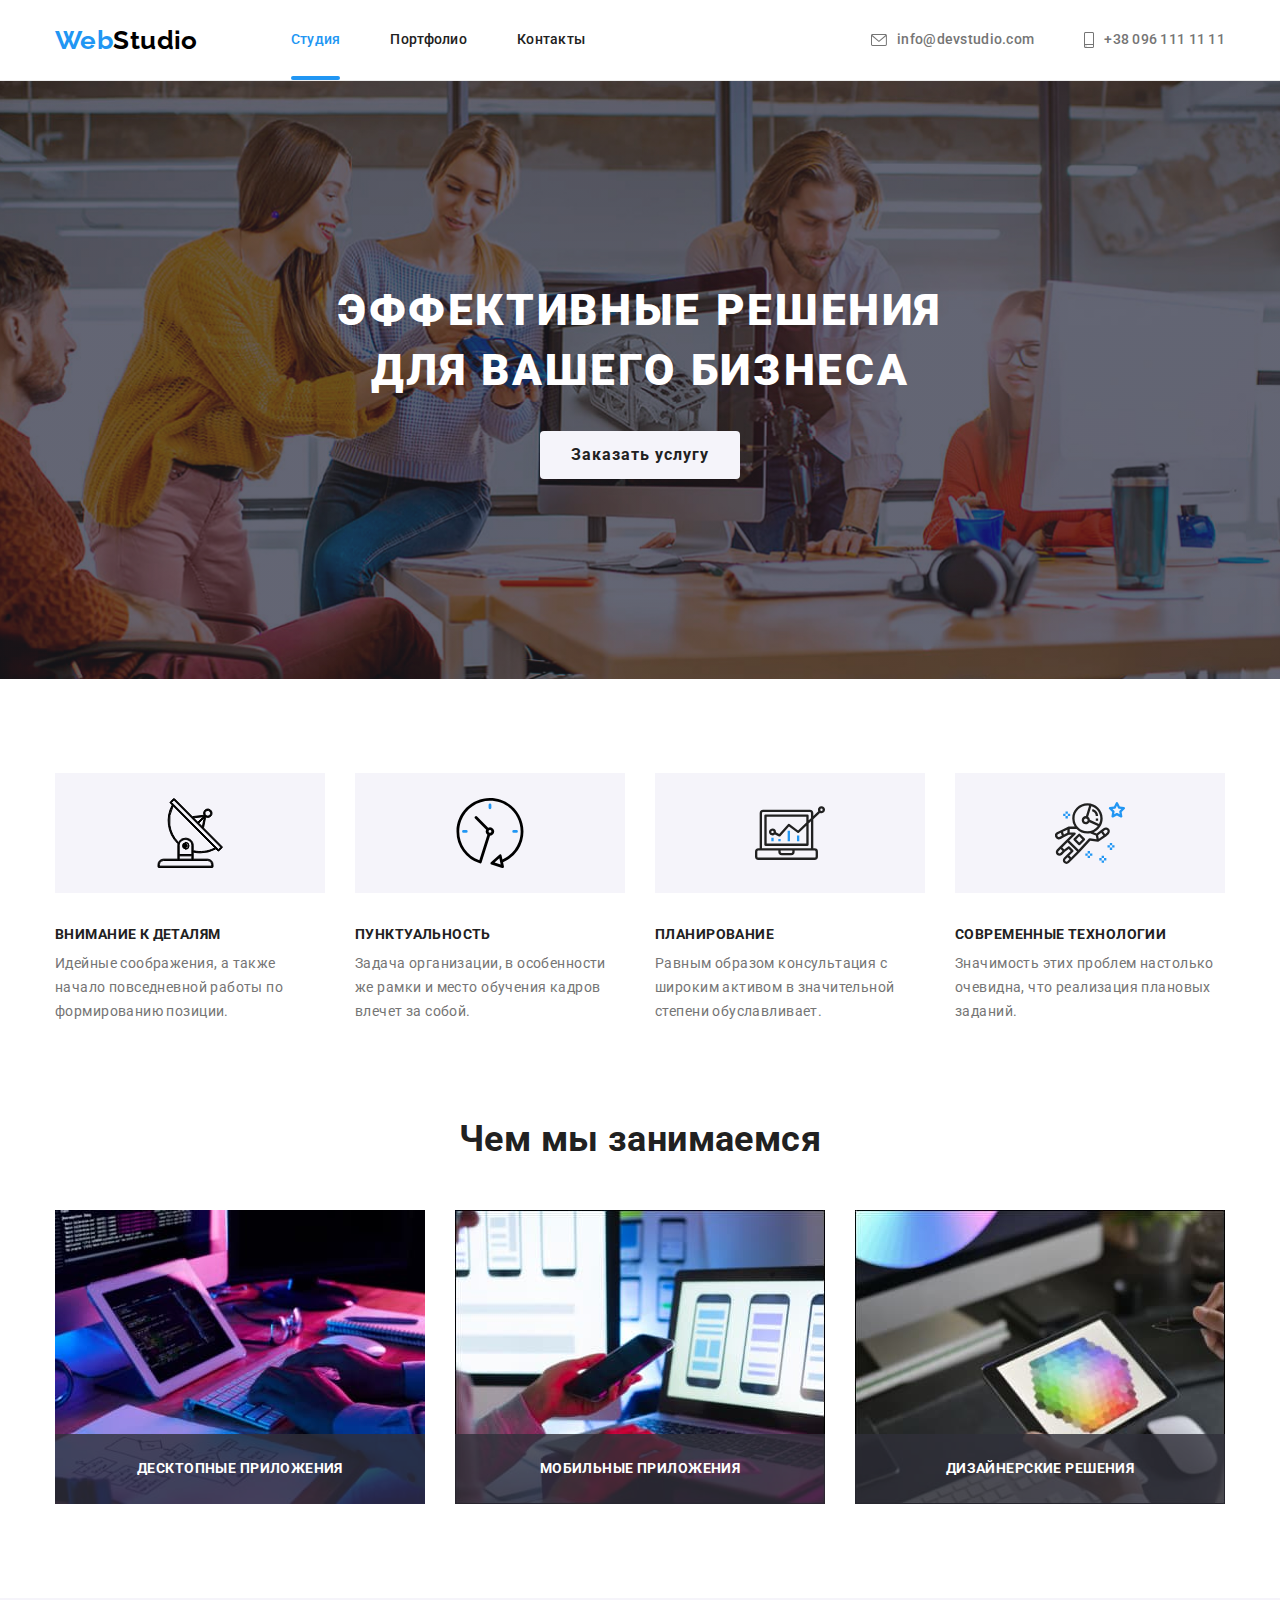
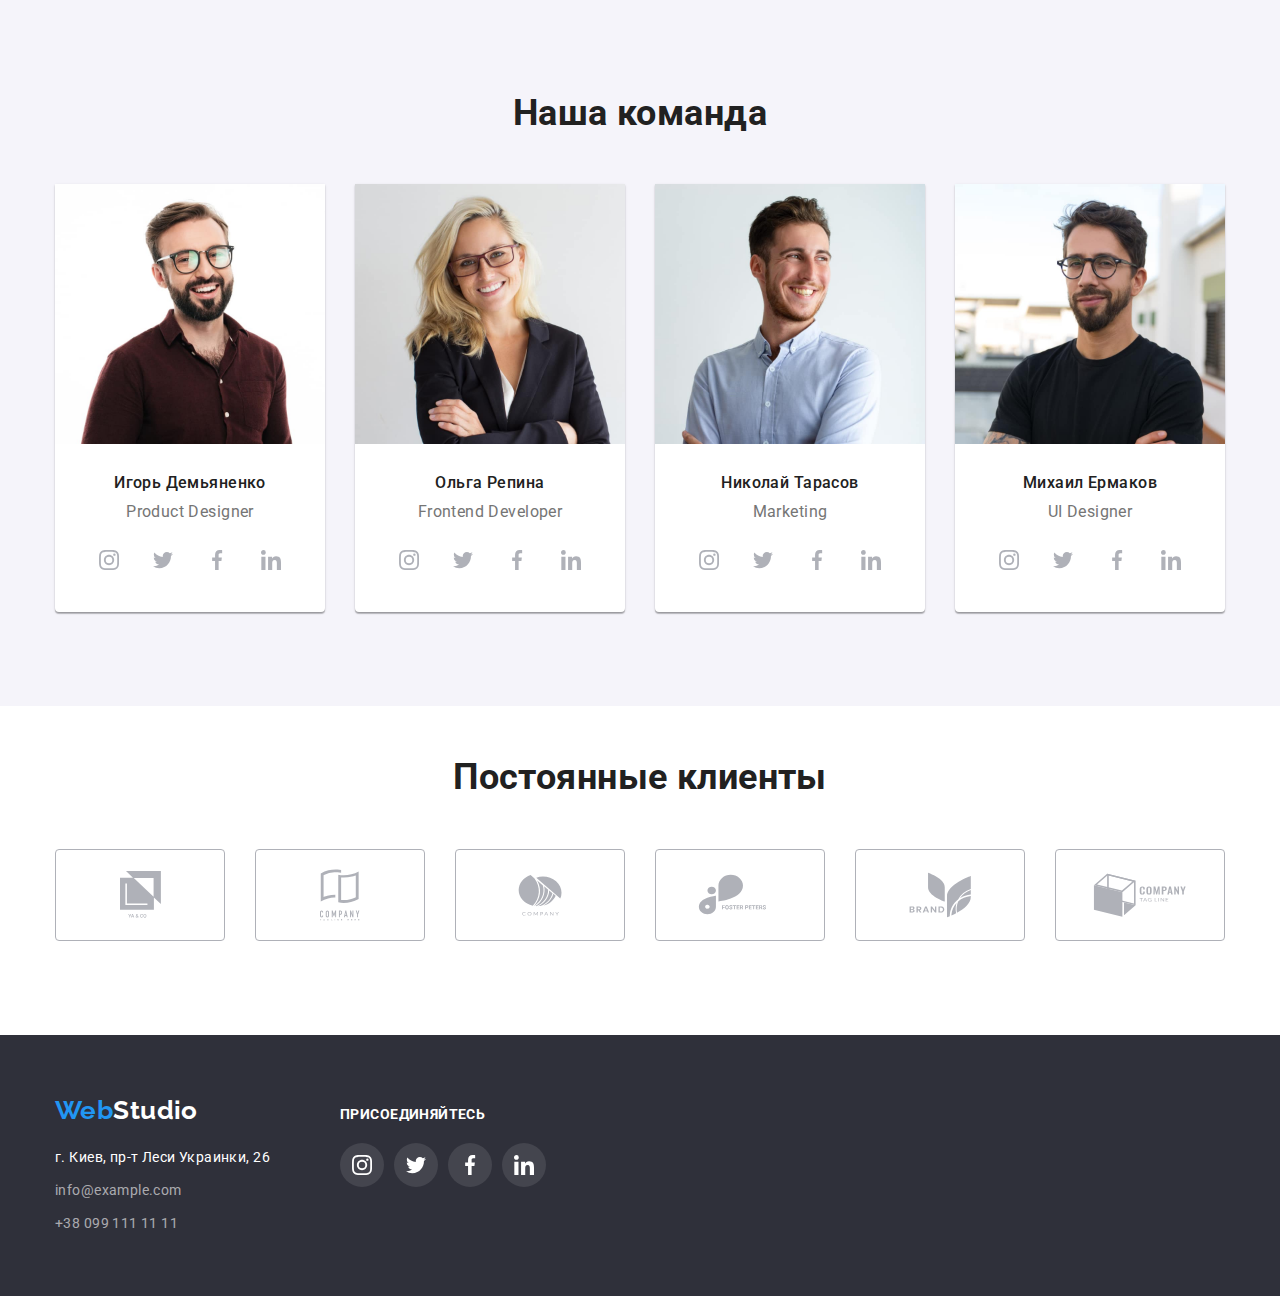
==== index.html @ 1375f0b0 "задається transition для всіх hover" ====
<!DOCTYPE html>
<html lang="ru">
  <head>
    <meta charset="UTF-8" />
    <meta http-equiv="X-UA-Compatible" content="IE=edge" />
    <meta name="viewport" content="width=device-width, initial-scale=1.0" />
    <title>WebStudio</title>
    <link rel="preconnect" href="https://fonts.googleapis.com" />
    <link rel="preconnect" href="https://fonts.gstatic.com" crossorigin />
    <link
      href="https://fonts.googleapis.com/css2?family=Raleway:wght@700&family=Roboto:wght@400;500;700;900&display=swap"
      rel="stylesheet"
    />
    <link
      rel="stylesheet"
      href="https://cdnjs.cloudflare.com/ajax/libs/modern-normalize/1.1.0/modern-normalize.min.css"
    />
    <link rel="stylesheet" href="./css/styles.css" />
  </head>
  <body>
    <!--Заказ услуги-->
    <header class="page-header">
      <div class="container main-container">
        <nav class="main-nav">
          <a class="logo" href="./index.html"
            ><span class="logo-web">Web</span>Studio</a
          >
          <ul class="main-list">
            <li class="main-item current-item">
              <a class="current link" href="./index.html">Студия</a>
            </li>
            <li class="main-item">
              <a class="link" href="./portfolio.html">Портфолио</a>
            </li>
            <li class="main-item"><a class="link" href="">Контакты</a></li>
          </ul>
        </nav>
        <ul class="contact-list">
          <li class="contact-item">
            <a class="contact" href="mailto:info@devstudio.com">
              <svg class="envelope">
                <use href="./image/icons.svg#envelope"></use></svg
              >info@devstudio.com</a
            >
          </li>
          <li class="contact-item">
            <a class="contact" href="tel:+380961111111">
              <svg class="phone">
                <use href="./image/icons.svg#phone"></use></svg
              >+38 096 111 11 11</a
            >
          </li>
        </ul>
      </div>
    </header>
    <main>
      <!--Hero-->
      <section class="hero">
        <div class="container">
          <h1 class="title">
            Эффективные решения <br />
            для вашего бизнеса
          </h1>
          <button data-modal-open type="button" class="order">Заказать услугу</button>
          <div class="backdrop is-hidden" data-modal>
            <div class="modal">
              <p></p>
              <button class="close" data-modal-close>
                <img class="close-icon" width="14px" height="14px" src="./image/closeblack.svg" alt="закрыть">
              </button>
            </div>
          </div>
        </div>
      </section>
      <!--Приемущества-->
      <section class="section">
        <div class="container">
          <h2 hidden>Преимущества</h2>
          <ul class="benefits-list">
            <li class="benefits-item">
              <svg class="icon-container">
                <use
                  width="70px"
                  height="70px"
                  href="./image/icons.svg#starlink"
                ></use>
              </svg>
              <h3 class="benefits-title">Внимание к деталям</h3>
              <p class="benefits-text">
                Идейные соображения, а также начало повседневной работы по
                формированию позиции.
              </p>
            </li>
            <li class="benefits-item">
              <svg class="icon-container">
                <use
                  width="70px"
                  height="70px"
                  href="./image/icons.svg#clock"
                ></use>
              </svg>
              <h3 class="benefits-title">Пунктуальность</h3>
              <p class="benefits-text">
                Задача организации, в особенности же рамки и место обучения
                кадров влечет за собой.
              </p>
            </li>
            <li class="benefits-item">
              <svg class="icon-container">
                <use
                  width="70px"
                  height="70px"
                  href="./image/icons.svg#diagram"
                ></use>
              </svg>
              <h3 class="benefits-title">Планирование</h3>
              <p class="benefits-text">
                Равным образом консультация с широким активом в значительной
                степени обуславливает.
              </p>
            </li>
            <li class="benefits-item">
              <svg class="icon-container">
                <use
                  width="70px"
                  height="70px"
                  href="./image/icons.svg#astronaut"
                ></use>
              </svg>
              <h3 class="benefits-title">Современные технологии</h3>
              <p class="benefits-text last-item">
                Значимость этих проблем настолько очевидна, что реализация
                плановых заданий.
              </p>
            </li>
          </ul>
        </div>
      </section>
      <!--Чем мы занимаемся-->
      <section class="do section">
        <div class="container">
          <h2 class="page-title">Чем мы занимаемся</h2>
          <ul class="do-list">
            <li class="do-item desktop">
              <img
                class="do-photo"
                src="./image/img1.jpg"
                alt="Написания код программы на планшете, который находиться на столе рядом с листом алгоритма"
                width="370"
              />
            </li>
            <li class="do-item mobile">
              <img
                class="do-photo"
                src="./image/img2.jpg"
                alt="Смарт адаптация программы под телефон"
                width="370"
              />
            </li>
            <li class="do-item design">
              <img
                class="do-photo"
                src="./image/img3.jpg"
                alt="Выбор цветовой"
                width="370"
              />
            </li>
          </ul>
        </div>
      </section>
      <!--Наша команда-->
      <section class="our-team section">
        <div class="container">
          <h2 class="page-title">Наша команда</h2>
          <ul class="team">
            <li class="team-list">
              <img
                class="team-photo"
                src="./image/our-team1.jpg"
                alt="Сотрудник компании(мужчина) в очках и коричневой рубашке"
                width="270"
              />
              <div class="team-container">
              <h3 class="team-title">Игорь Демьяненко</h3>
              <p class="team-text">Product Designer</p>
              <div class="icon">
                <a class="icon-link" href="">
                  <svg class="photo-link">
                    <use href="./image/icons.svg#instagram"></use></svg
                ></a>
                <a class="icon-link" href="">
                  <svg class="photo-link">
                    <use class="social" href="./image/icons.svg#twitter"></use>
                  </svg>
                </a>
                <a class="icon-link" href="">
                  <svg class="photo-link">
                    <use href="./image/icons.svg#facebook"></use></svg
                ></a>
                <a class="icon-link" href="">
                  <svg class="photo-link">
                    <use href="./image/icons.svg#linkedin"></use></svg
                ></a>
              </div>
              </div>
            </li>
            <li class="team-list">
              <img
                class="team-photo"
                src="./image/our-team2.jpg"
                alt="Сотрудник компании(девушка) в очках и черном пиджаке"
                width="270"
              />
              <div class="team-container">
              <h3 class="team-title">Ольга Репина</h3>
              <p class="team-text">Frontend Developer</p>
              <div class="icon">
                <a class="icon-link" href="">
                  <svg class="photo-link">
                    <use href="./image/icons.svg#instagram"></use></svg
                ></a>
                <a class="icon-link" href="">
                  <svg class="photo-link">
                    <use class="social" href="./image/icons.svg#twitter"></use>
                  </svg>
                </a>
                <a class="icon-link" href="">
                  <svg class="photo-link">
                    <use href="./image/icons.svg#facebook"></use></svg
                ></a>
                <a class="icon-link" href="">
                  <svg class="photo-link">
                    <use href="./image/icons.svg#linkedin"></use></svg
                ></a>
              </div>
              </div>
            </li>
            <li class="team-list">
              <img
                class="team-photo"
                src="./image/our-team3.jpg"
                alt="Сотрудник компании(мужчина) в голоубой рубашке"
                width="270"
              />
              <div class="team-container">
              <h3 class="team-title">Николай Тарасов</h3>
              <p class="team-text">Marketing</p>
              <div class="icon">
                <a class="icon-link" href="">
                  <svg class="photo-link">
                    <use href="./image/icons.svg#instagram"></use></svg
                ></a>
                <a class="icon-link" href="">
                  <svg class="photo-link">
                    <use class="social" href="./image/icons.svg#twitter"></use>
                  </svg>
                </a>
                <a class="icon-link" href="">
                  <svg class="photo-link">
                    <use href="./image/icons.svg#facebook"></use></svg
                ></a>
                <a class="icon-link" href="">
                  <svg class="photo-link">
                    <use href="./image/icons.svg#linkedin"></use></svg
                ></a>
              </div>
              </div>
            </li>
            <li class="team-list">
              <img
                class="team-photo"
                src="./image/our-team4.jpg"
                alt="Сотрудник компании(мужчина) в очках, с бородой и черной футболке"
                width="270"
              />
              <div class="team-container">
              <h3 class="team-title">Михаил Ермаков</h3>
              <p class="team-text">UI Designer</p>
              <div class="icon">
                <a class="icon-link" href="">
                  <svg class="photo-link">
                    <use href="./image/icons.svg#instagram"></use></svg
                ></a>
                <a class="icon-link" href="">
                  <svg class="photo-link">
                    <use class="social" href="./image/icons.svg#twitter"></use>
                  </svg>
                </a>
                <a class="icon-link" href="">
                  <svg class="photo-link">
                    <use href="./image/icons.svg#facebook"></use></svg
                ></a>
                <a class="icon-link" href="">
                  <svg class="photo-link">
                    <use href="./image/icons.svg#linkedin"></use></svg
                ></a>
              </div>
              </div>
            </li>
          </ul>
        </div>
      </section>
      <!-- Постоянные клиенты -->
      <section>
        <div class="container clients-container">
          <h2 class="clients-title">Постоянные клиенты</h2>
          <ul class="clients-list">
            <li>
              <a class="clients-link" href="">
                <svg
                  class="company-accent"
                  width="41px"
                  height="47px"
                  fill="#AFB1B8"
                >
                  <use href="./image/icons.svg#company1"></use>
                </svg>
              </a>
            </li>
            <li>
              <a class="clients-link" href="">
                <svg
                  class="company-accent"
                  width="40px"
                  height="52px"
                  fill="#AFB1B8"
                >
                  <use href="./image/icons.svg#company2"></use>
                </svg>
              </a>
            </li>
            <li>
              <a class="clients-link" href="">
                <svg
                  class="company-accent"
                  width="44px"
                  height="42px"
                  fill="#AFB1B8"
                >
                  <use href="./image/icons.svg#company3"></use>
                </svg>
              </a>
            </li>
            <li>
              <a class="clients-link" href="">
                <svg
                  class="company-accent"
                  width="85px"
                  height="41px"
                  fill="#AFB1B8"
                >
                  <use href="./image/icons.svg#company4"></use>
                </svg>
              </a>
            </li>
            <li>
              <a class="clients-link" href="">
                <svg
                  class="company-accent"
                  width="63px"
                  height="46px"
                  fill="#AFB1B8"
                >
                  <use href="./image/icons.svg#company5"></use>
                </svg>
              </a>
            </li>
            <li>
              <a class="clients-link" href="">
                <svg
                  class="company-accent"
                  width="94px"
                  height="44px"
                  fill="#AFB1B8"
                >
                  <use href="./image/icons.svg#company6"></use>
                </svg>
              </a>
            </li>
          </ul>
        </div>
      </section>
    </main>
    <!--Footer-->
    <footer class="page-footer">
      <div class="container footer-container">
        <div class="container-address">
          <a class="logo-studio footer-logo" href="./index.html"
            ><span class="logo-web">Web</span>Studio</a
          >
          <address>
            <ul class="footer-list">
              <li class="footer-item">
                <a
                  class="address"
                  href="https://www.google.com/maps/place/бульвар+Лесі+Українки,+26,+Київ,+02000/@50.4265807,30.5361971,17z/data=!3m1!4b1!4m5!3m4!1s0x40d4cf0e033ecbe9:0x57a4dffefec77da0!8m2!3d50.4265807!4d30.5383858"
                  target="_blank"
                  rel="noopener noreferrer"
                  >г. Киев, пр-т Леси Украинки, 26</a
                >
              </li>
              <li class="footer-item">
                <a class="footer-contact" href="mailto:info@example.com"
                  >info@example.com</a
                >
              </li>
              <li class="footer-item">
                <a class="footer-contact" href="tel:+380991111111"
                  >+38 099 111 11 11</a
                >
              </li>
            </ul>
          </address>
        </div>
        <div class="container-join">
          <b class="join">присоединяйтесь</b>
          <ul class="join-list">
            <li class="join-item">
              <a class="join-link" href="">
                <svg class="join-svg">
                  <use
                    width="20px"
                    height="20px"
                    href="./image/icons.svg#instagram"
                  ></use>
                </svg>
              </a>
            </li>
            <li class="join-item">
              <a class="join-link" href="">
                <svg class="join-svg">
                  <use
                    width="20px"
                    height="20px"
                    href="./image/icons.svg#twitter"
                  ></use>
                </svg>
              </a>
            </li>
            <li class="join-item">
              <a class="join-link" href="">
                <svg class="join-svg">
                  <use
                    width="20px"
                    height="20px"
                    href="./image/icons.svg#facebook"
                  ></use>
                </svg>
              </a>
            </li>
            <li class="join-item">
              <a class="join-link" href="">
                <svg class="join-svg">
                  <use
                    width="20px"
                    height="20px"
                    href="./image/icons.svg#linkedin"
                  ></use>
                </svg>
              </a>
            </li>
          </ul>
        </div>
      </div>
    </footer>
    <script src="./js/modal.js"></script>
  </body>
</html>
---- css/styles.css ----
:root {
  --main-color: #ffffff;
  --secondary-color: #2f303a;
  --main-text-color: #212121;
  --secondary-text-color: #757575;
  --accent-color: #2196f3;
  --button-color: #f5f4fa;

  --font-family: "Roboto", sans-serif;
}
/* Общие стили */
body {
  background-color: var(--main-color);
  color: var(--main-text-color);

  font-family: var(--font-family);
  font-style: normal;
  font-weight: 400;
  font-size: 14px;
  letter-spacing: 0.03em;
}
a {
  text-decoration: none;
}
li {
  list-style: none;
}
p {
  padding: 0px;
  margin: 0px;
}
h1,
h2,
h3 {
  margin: 0px;
}
ul {
  margin: 0px;
  padding: 0px;
}

/* oбщие эффекты для активного состояние ссылок и кнопок*/
.link:hover,
.link:focus,
.address:hover,
.address:focus,
.footer-contact:hover,
.footer-contact:focus {
  color: var(--accent-color);
}
.link,
.address,
.footer-contact{
  transition: color 250ms cubic-bezier(0.4, 0, 0.2, 1);
}
.btn:hover,
.btn:focus,
.order:hover,
.order:focus {
  color: var(--main-color);
  background-color: var(--accent-color);
  border-style: none;
  border-radius: 4px;

}
.btn,
.oreder{
  transition: color 250ms cubic-bezier(0.4, 0, 0.2, 1),
  background-color 250ms cubic-bezier(0.4, 0, 0.2, 1);
}
/* Header */
.page-header {
  border-bottom: 1px solid #ececec;
}
.container {
  width: 1200px;
  padding-left: 15px;
  padding-right: 15px;

  margin: 0 auto;
}
.main-container {
  align-items: center;
}
.main-container,
.main-nav,
.main-list {
  display: flex;
}
.main-nav {
  align-items: center;
}
.logo,
.logo-studio {
  font-family: "Raleway", sans-serif;
  font-weight: 700;
  font-size: 26px;
  line-height: 1.19;
}
.logo {
  color: #000000;

  margin-right: 93px;
}
.link {
  color: var(--main-text-color);

  padding-top: 32px;
  padding-bottom: 32px;
}
.logo-web,
.current {
  color: var(--accent-color);
}
.current {
  position: relative;
}
.current::after {
  display: block;
  position: absolute;
  bottom: 0%;
  left: 0%;

  width: 100%;
  height: 4px;

  content: "";
  background-color: var(--accent-color);
  border-radius: 2px;
}
.link,
.team-photo,
.do-photo,
.work-photo {
  display: block;
}
.main-item:not(:last-child) {
  margin-right: 50px;
}
.envelope,
.phone {
  margin-right: 10px;
  fill: var(--secondary-text-color);
}
.envelope {
  height: 12px;
  width: 16px;
}
.phone {
  height: 16px;
  width: 10px;
}
.contact-list {
  display: flex;
  margin-left: auto;

  align-items: center;
}
.contact:hover,
.contact:focus {
  color: var(--accent-color);

}
.contact:hover .envelope,
.contact:focus .envelope,
.contact:hover .phone,
.contact:focus .phone {
  fill: var(--accent-color);
}
.contact .envelope,
.contact .phone{
  transition: fill 250ms cubic-bezier(0.4, 0, 0.2, 1);
}

.contact-item:not(:last-child) {
  margin-right: 50px;
}
.main-list,
.contact {
  color: var(--secondary-text-color);

  font-weight: 500;
  line-height: 1.14;
  letter-spacing: 0.02em;

transition: color 250ms cubic-bezier(0.4, 0, 0.2, 1);
}
.contact {
  display: flex;
  align-items: center;
}
/* Hero */
.hero {
  background-color: var(--secondary-color);

  padding-top: 200px;
  padding-bottom: 200px;
}

.hero {
  max-width: 1600px;
  background-image: linear-gradient(
      to left,
      rgba(47, 48, 58, 0.4),
      rgba(47, 48, 58, 0.4)
    ),
    url("../image/hero.jpg");
  background-repeat: no-repeat;
  background-size: cover;
  background-position: center;
  margin: 0 auto;
}
.hero,
.our-team {
  text-align: center;
}

.order {
  color: var(--main-text-color);
  background-color: var(--button-color);

  cursor: pointer;
  font-weight: 700;
  font-size: 16px;
  line-height: 1.8;
  letter-spacing: 0.06em;

  border-style: none;
  border-radius: 4px;

  min-width: 200px;
  padding: 10px 30px;
  display: inline-block;


  transition: box-shadow 250ms cubic-bezier(0.4, 0, 0.2, 1);
}
.order:hover,
.order:focus {
  box-shadow: 0px 4px 4px rgba(0, 0, 0, 0.15);

}

.container.container-hero {
  position: relative;
}

.backdrop.is-hidden {
  visibility: hidden;
  opacity: 0;
  pointer-events: none;
}
.backdrop {
  position: fixed;
  top: 0;
  left: 0;
  width: 100%;
  height: 100%;

  background-color: rgba(0, 0, 0, 0.2);

  opacity: 1;
  visibility: visible;
  transition: opacity 250ms cubic-bezier(0.4, 0, 0.2, 1),
  visibility 250ms cubic-bezier(0.4, 0, 0.2, 1);
  z-index: 1;
}
.modal {
  position: absolute;
  left: 50%;
  top: 50%;
  min-width: 528px;
  min-height: 581px;
  background: var(--main-color);
  box-shadow: 0px 1px 3px rgba(0, 0, 0, 0.12), 0px 1px 1px rgba(0, 0, 0, 0.14),
    0px 2px 1px rgba(0, 0, 0, 0.2);
  border-radius: 4px;
  
  transform: translate(-50%, -50%);
  transition: opacity 250ms cubic-bezier(0.4, 0, 0.2, 1),
  visibility 250ms cubic-bezier(0.4, 0, 0.2, 1);
}
.close {
  background-color: var(--main-color);
  border: 1px solid rgba(0, 0, 0, 0.1);
  border-radius: 50%;
  width: 30px;
  height: 30px;
  display: flex;
  justify-content: center;
  align-items: center;
  position: absolute;
  left: 100%;
  transform: translateX(-30px);
}

.title {
  color: var(--main-color);

  font-weight: 900;
  font-size: 44px;
  line-height: 1.36;
  letter-spacing: 0.06em;
  text-transform: uppercase;

  margin-bottom: 30px;
}

/*  Приемущества */
.section {
  padding-top: 94px;
  padding-bottom: 94px;
}
.benefits-list {
  display: flex;
}
.benefits-item:not(:last-child) {
  margin-right: 30px;
}

.benefits-title {
  font-size: 14px;
  line-height: 1.14;
  text-transform: uppercase;
}
.benefits-text {
  color: var(--secondary-text-color);

  line-height: 1.71;
  min-width: 270px;
}
.icon-container {
  width: 270px;
  height: 120px;
  background-color: var(--button-color);

  padding: 25px 100px;
  margin-bottom: 30px;
}

/* Чем мы занимаемся */
.do {
  padding-top: 0px;
}

.do-list {
  display: flex;
  justify-content: space-between;
}
.do-item {
  display: block;
  position: relative;
  z-index: 0;
}
.do-item::before {
  position: absolute;

  bottom: 0;
  display: inline-block;
  width: 100%;
  height: 70px;
  background-color: rgba(47, 48, 58, 0.8);

  font-family: "Roboto";
  font-style: normal;
  font-weight: 700;
  font-size: 14px;
  line-height: 1.14;
  text-align: center;
  letter-spacing: 0.03em;
  text-transform: uppercase;
  padding-top: 27px;
  padding-bottom: 27px;

  color: var(--main-color);
}
.desktop::before {
  content: "Десктопные приложения";
}
.mobile::before {
  content: "Мобильные приложения";
}
.design::before {
  content: "Дизайнерские решения";
}
/* Наша команда */
.page-title {
  font-size: 36px;
  line-height: 1.17;

  text-align: center;
  margin-bottom: 50px;
}
.our-team {
  background: var(--button-color);
}
.team-container {
  padding: 30px 32px;
}
.team-title {
  font-weight: 500;
}
.team {
  line-height: 1.18;

  display: flex;
  justify-content: space-between;
}
.team-title,
.team-text {
  font-size: 16px;
}
.team-title,
.benefits-title {
  margin-bottom: 10px;
}
.team-list {
  background: var(--main-color);

  box-shadow: 0px 1px 3px rgba(0, 0, 0, 0.12), 0px 1px 1px rgba(0, 0, 0, 0.14),
    0px 2px 1px rgba(0, 0, 0, 0.2);
  border-radius: 0px 0px 4px 4px;
}

.team-text {
  color: var(--secondary-text-color);
}
.team-text {
  margin-bottom: 16px;
}
/* Ссылки на соц сети */
.icon {
  display: flex;
  justify-content: space-between;
}
.icon-link {
  width: 44px;
  height: 44px;
  fill: #afb1b8;
  background-color: var(--main-color);

  display: flex;
  border-radius: 50%;
  justify-content: center;
  align-items: center;

  transition: background-color 250ms cubic-bezier(0.4, 0, 0.2, 1),
  fil 250ms cubic-bezier(0.4, 0, 0.2, 1);
}
.photo-link {
  width: 20px;
  height: 20px;
}
.icon-link:hover,
.icon-link:focus {
  background-color: var(--accent-color);
  fill: var(--main-color);
}
/* Постоянные клиенты */
.clients-container {
  padding-top: 51px;
  padding-bottom: 94px;
}
.clients-title {
  font-weight: 700;
  font-size: 36px;
  line-height: 1.16;
  text-align: center;

  margin-bottom: 50px;
}
.clients-list {
  display: flex;
  justify-content: space-between;
}
.clients-link:hover .company-accent,
.clients-link:focus .company-accent {
  fill: var(--accent-color);
}
.clients-lonk .company-accent{
  transition: fill 250ms cubic-bezier(0.4, 0, 0.2, 1);
}
.clients-link:hover,
.clients-link:focus {
  border-color: var(--accent-color);
}

.clients-link {
  width: 170px;
  height: 92px;
  border: 1px solid #afb1b8;
  border-radius: 4px;

  display: flex;
  justify-content: center;
  align-items: center;


  transition: background-color 250ms cubic-bezier(0.4, 0, 0.2, 1);
}
/* Footer */
.page-footer {
  background: var(--secondary-color);

  padding-top: 60px;
  padding-bottom: 60px;
}
.address,
.footer-contact {
  line-height: 1.71;
}
.address {
  color: var(--main-color);
  font-weight: 400;
}
.footer-contact {
  color: rgba(255, 255, 255, 0.6);
}
.logo-studio {
  color: var(--main-color);
}
.footer-item:not(:last-child) {
  margin-bottom: 9px;
}
.footer-item {
  font-style: normal;
}
.footer-logo {
  display: inline-block;
  margin-bottom: 20px;
}
.footer-container {
  display: flex;
  align-items: baseline;
}
.container-address {
  margin-right: 70px;
}
.join {
  display: inline-block;
  font-weight: 700;
  line-height: 1.14;
  text-transform: uppercase;

  margin-bottom: 20px;
  color: var(--main-color);
}
.join-list {
  display: flex;
  width: 206px;
  justify-content: space-between;
}
.join-link {
  width: 44px;
  height: 44px;
  fill: var(--main-color);
  background: rgba(255, 255, 255, 0.1);

  border-radius: 50%;
  display: flex;
  justify-content: center;
  align-items: center;


  transition: background-color 250ms cubic-bezier(0.4, 0, 0.2, 1);
}
.join-svg {
  width: 20px;
  height: 20px;
}
.join-link:hover,
.join-link:focus {
  background-color: var(--accent-color);
}

/* PORTFOLIO.HTML */
.btn {
  border-radius: 4px;
  background-color: var(--button-color);
  color: var(--main-text-color);
  border-style: none;
  cursor: pointer;

  font-weight: 500;
  font-size: 16px;
  line-height: 1.6;
  text-align: center;

  display: inline-block;
  padding: 6px 22px;


  transition: box-shadow 250ms cubic-bezier(0.4, 0, 0.2, 1);
}
.btn:hover,
.btn:focus {
  box-shadow: 0px 3px 1px rgba(0, 0, 0, 0.1), 0px 1px 2px rgba(0, 0, 0, 0.08),
    0px 2px 2px rgba(0, 0, 0, 0.12);
}

.work-title {
  font-size: 18px;
  line-height: 2;
  letter-spacing: 0.06em;
}
.work-text {
  font-size: 16px;
  line-height: 1.8;
  color: var(--secondary-text-color);
}
.work-nav {
  color: inherit;
}
.portfolio-list {
  display: flex;
  margin-top: 0px;
  margin-bottom: 50px;
  padding-left: 0px;

  justify-content: center;
}
.portfolio-item:not(:last-child) {
  margin-right: 8px;
}
.work {
  display: flex;
  flex-wrap: wrap;
}
.work-item {
  width: 370px;


transition: box-shadow 250ms cubic-bezier(0.4, 0, 0.2, 1);
}
.work-item:not(:nth-child(3n)) {
  margin-right: 30px;
}
.work-item:not(:nth-last-child(-n + 3)) {
  margin-bottom: 30px;
}
.work-item:hover {
  box-shadow: 0px 1px 1px rgba(0, 0, 0, 0.12), 0px 4px 4px rgba(0, 0, 0, 0.06),
    1px 4px 6px rgba(0, 0, 0, 0.16);
}
.work-title {
  margin: 0 auto;
}
.work-text {
  font-weight: 400;
}
.work-container {
  padding: 20px 24px;
  border: 1px solid #eeeeee;
  border-top: none;
}

.product-thumb {
  position: relative;
  overflow: hidden;
}
.product-thumb::after {
  position: absolute;
  transform: translateY(100%);

  content: "";
  display: inline-block;
  width: 370px;
  height: 294px;

  background-color: rgba(33, 150, 243, 0.9);
  transition: transform 250ms cubic-bezier(0.4, 0, 0.2, 1);
}
.product-thumb:hover::after {
  transform: translateY(-100%);
}
.product-text{
  position: absolute;
  color:#000000;
  display: inline-block;
  bottom:0;
  left:0;

  width: 370px;
  height: 294px;
  padding:63px 24px;
  font-size: 18px;
  line-height: 2;

  transform: translateY(100%);
 
  transition: transform 250ms cubic-bezier(0.4, 0, 0.2, 1);
}
.product-text:hover{
  transform: translateY(-100%);

  transition: transform 250ms cubic-bezier(0.4, 0, 0.2, 1);

}
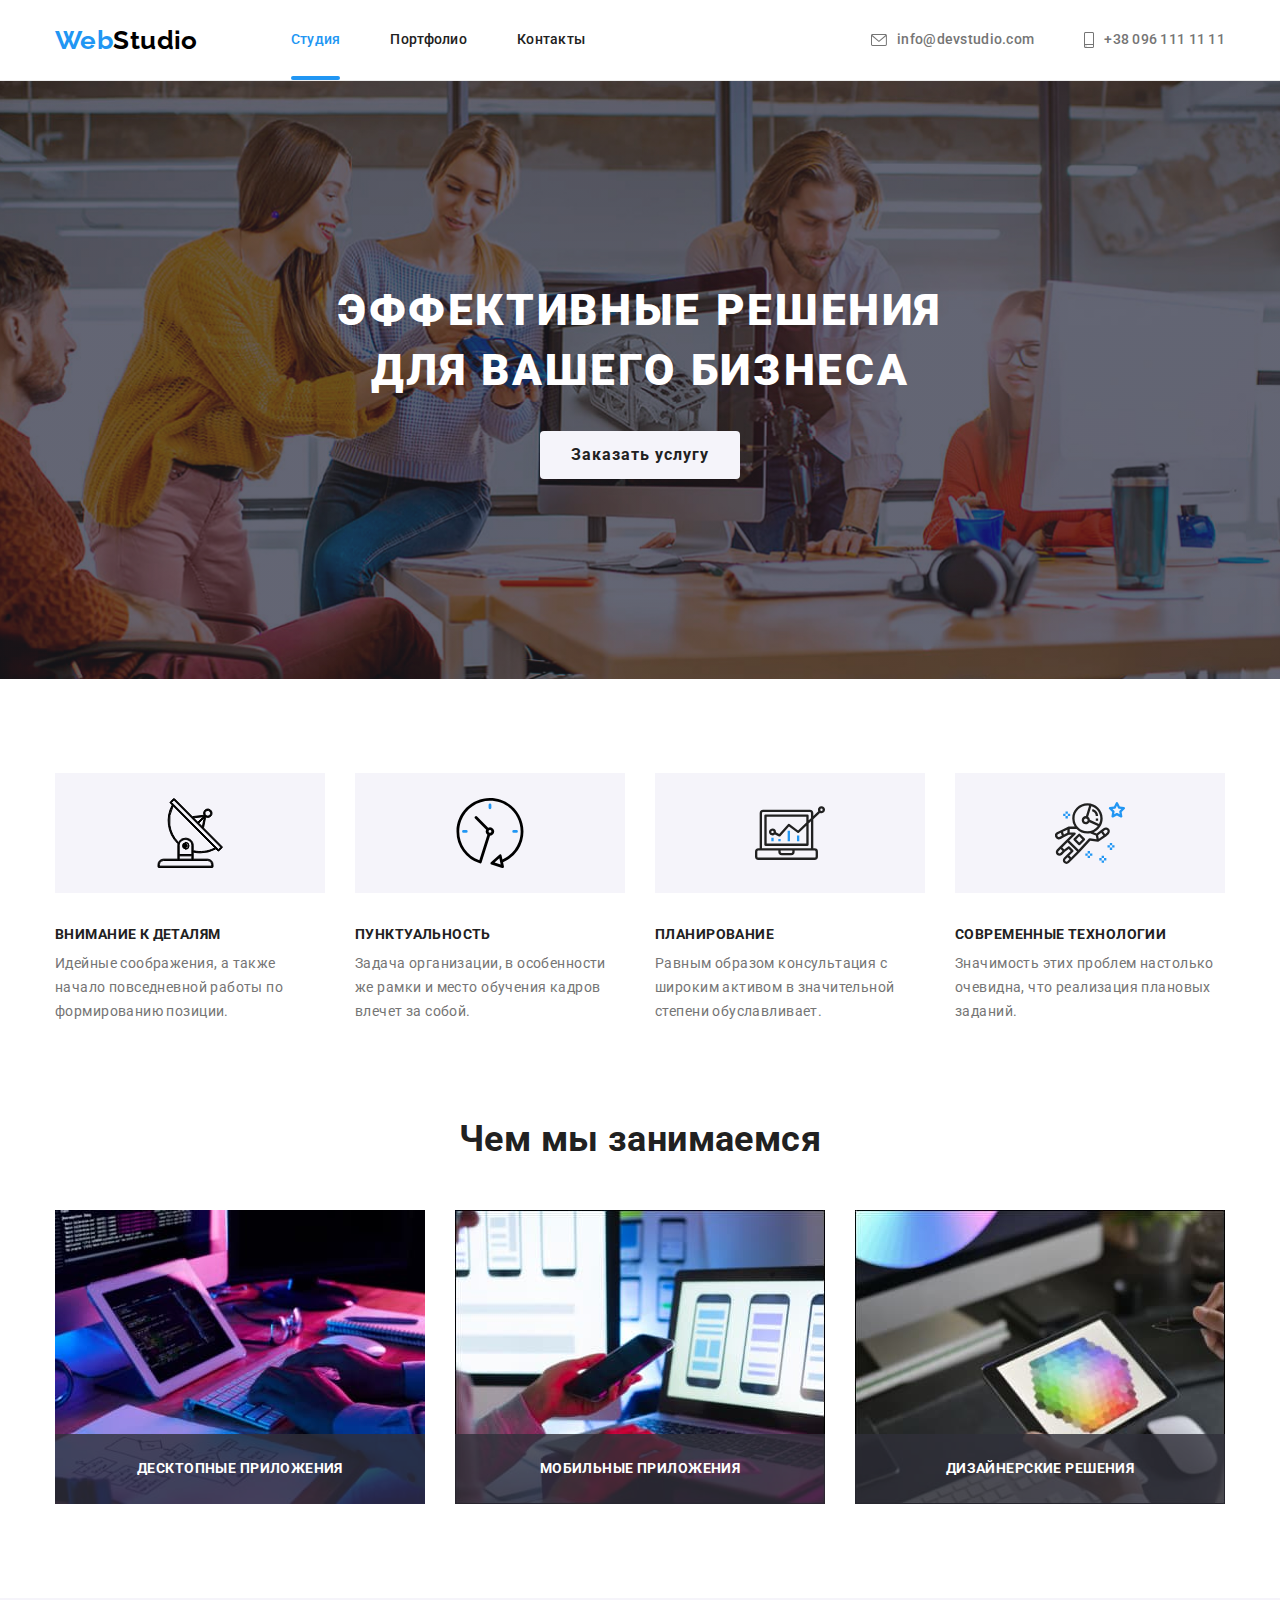
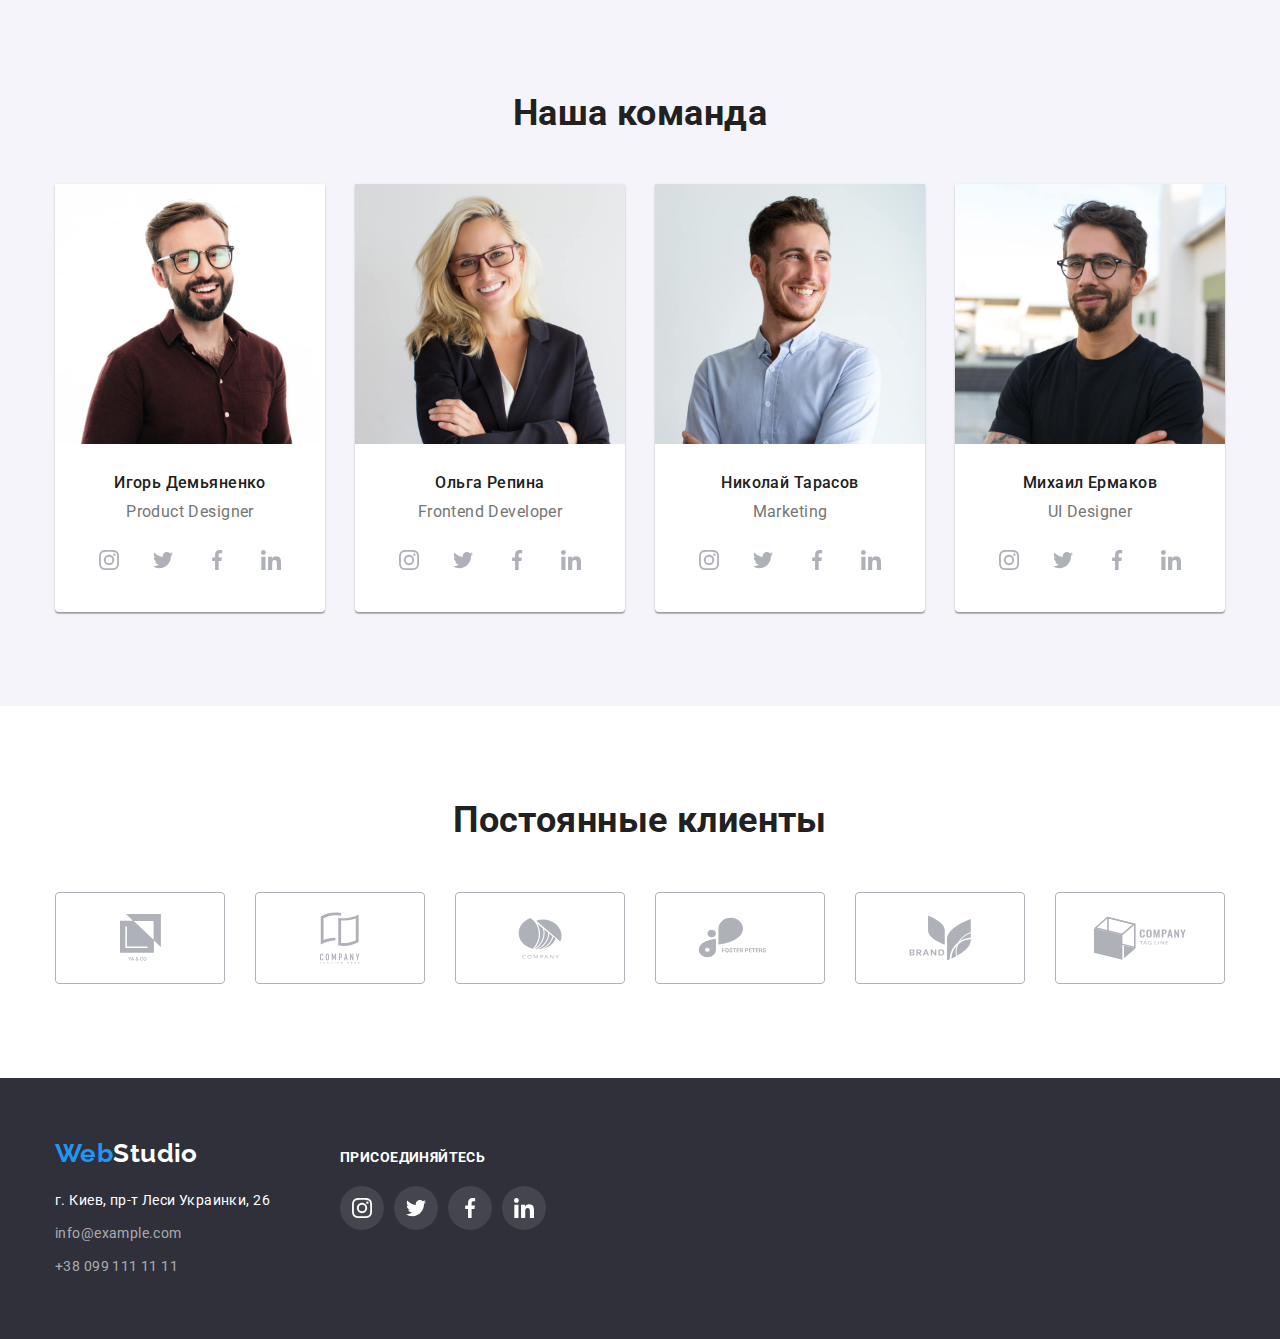
==== commit 300ec709: "випрявляється padding для секції "постійні клієнти"" ====
--- a/index.html
+++ b/index.html
@@ -301,7 +301,7 @@
         </div>
       </section>
       <!-- Постоянные клиенты -->
-      <section>
+      <section class="section">
         <div class="container clients-container">
           <h2 class="clients-title">Постоянные клиенты</h2>
           <ul class="clients-list">
--- a/css/styles.css
+++ b/css/styles.css
@@ -457,10 +457,7 @@
   fill: var(--main-color);
 }
 /* Постоянные клиенты */
-.clients-container {
-  padding-top: 51px;
-  padding-bottom: 94px;
-}
+
 .clients-title {
   font-weight: 700;
   font-size: 36px;
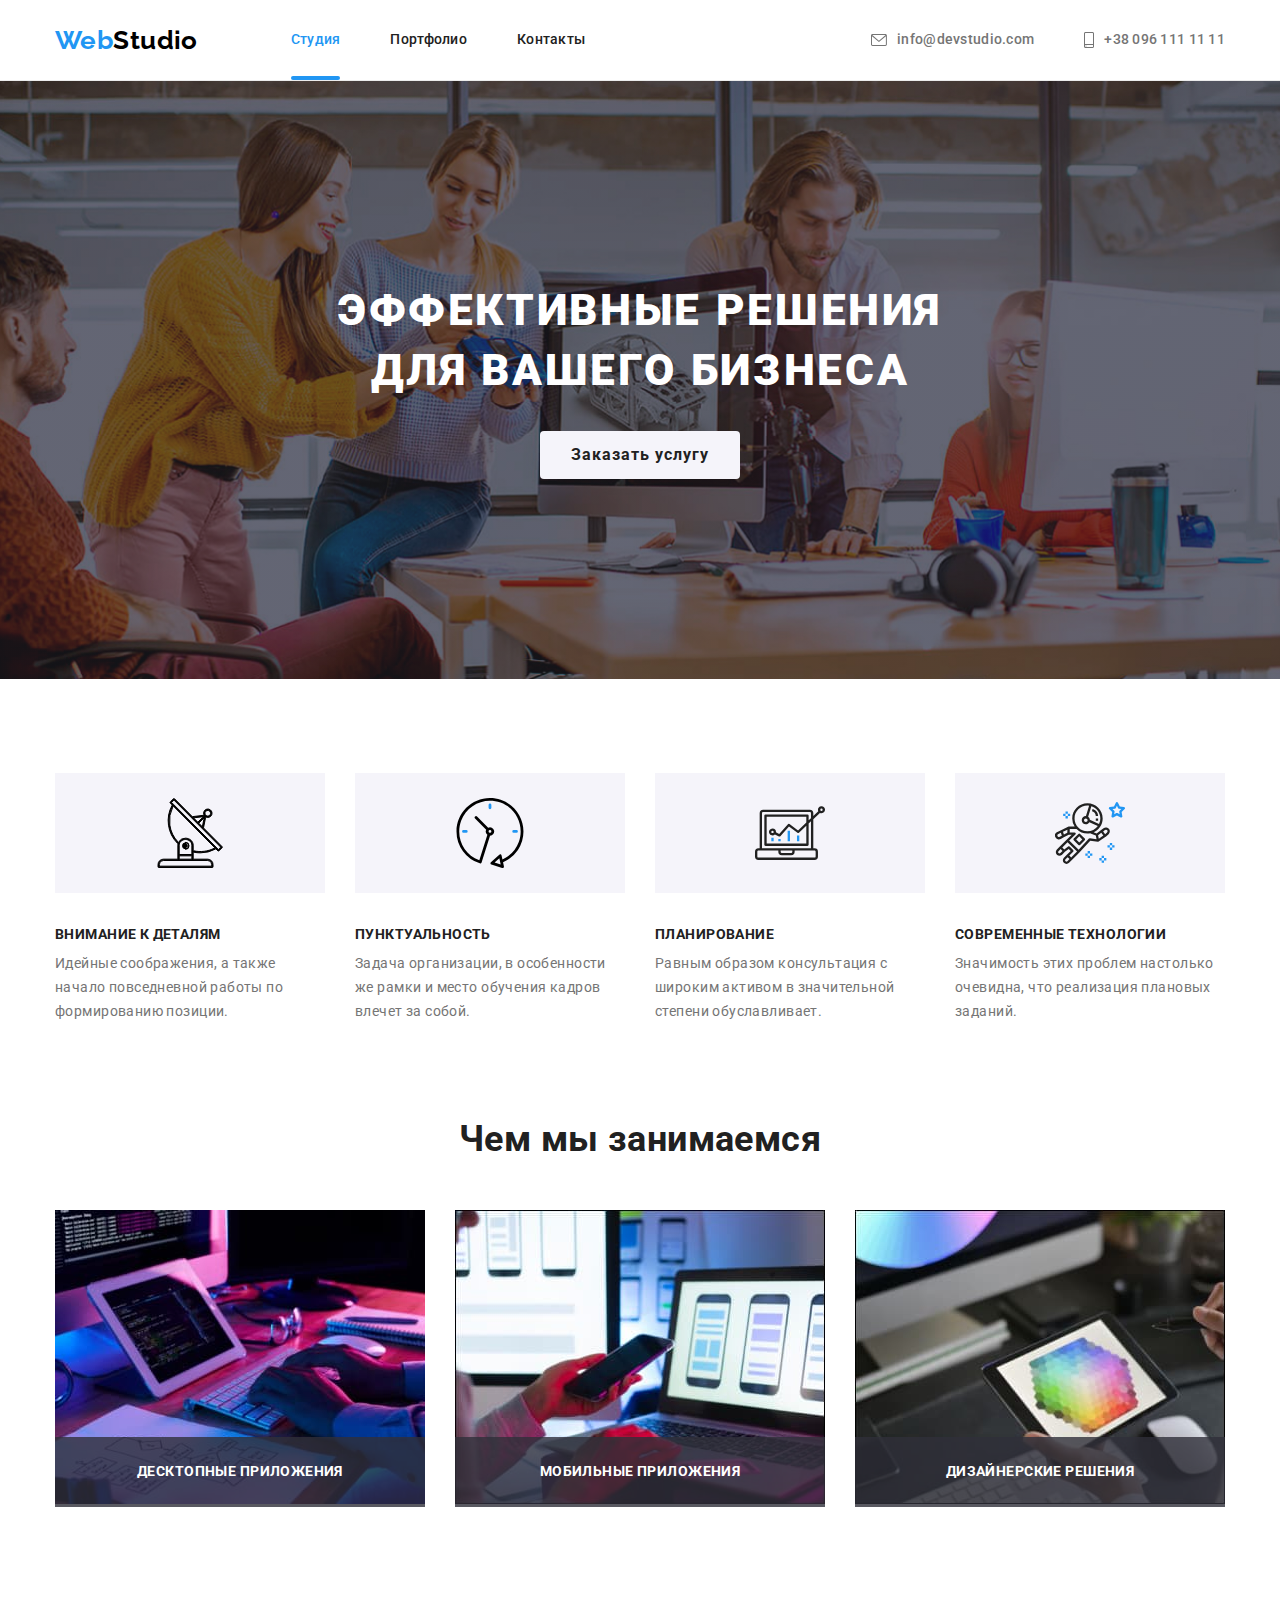
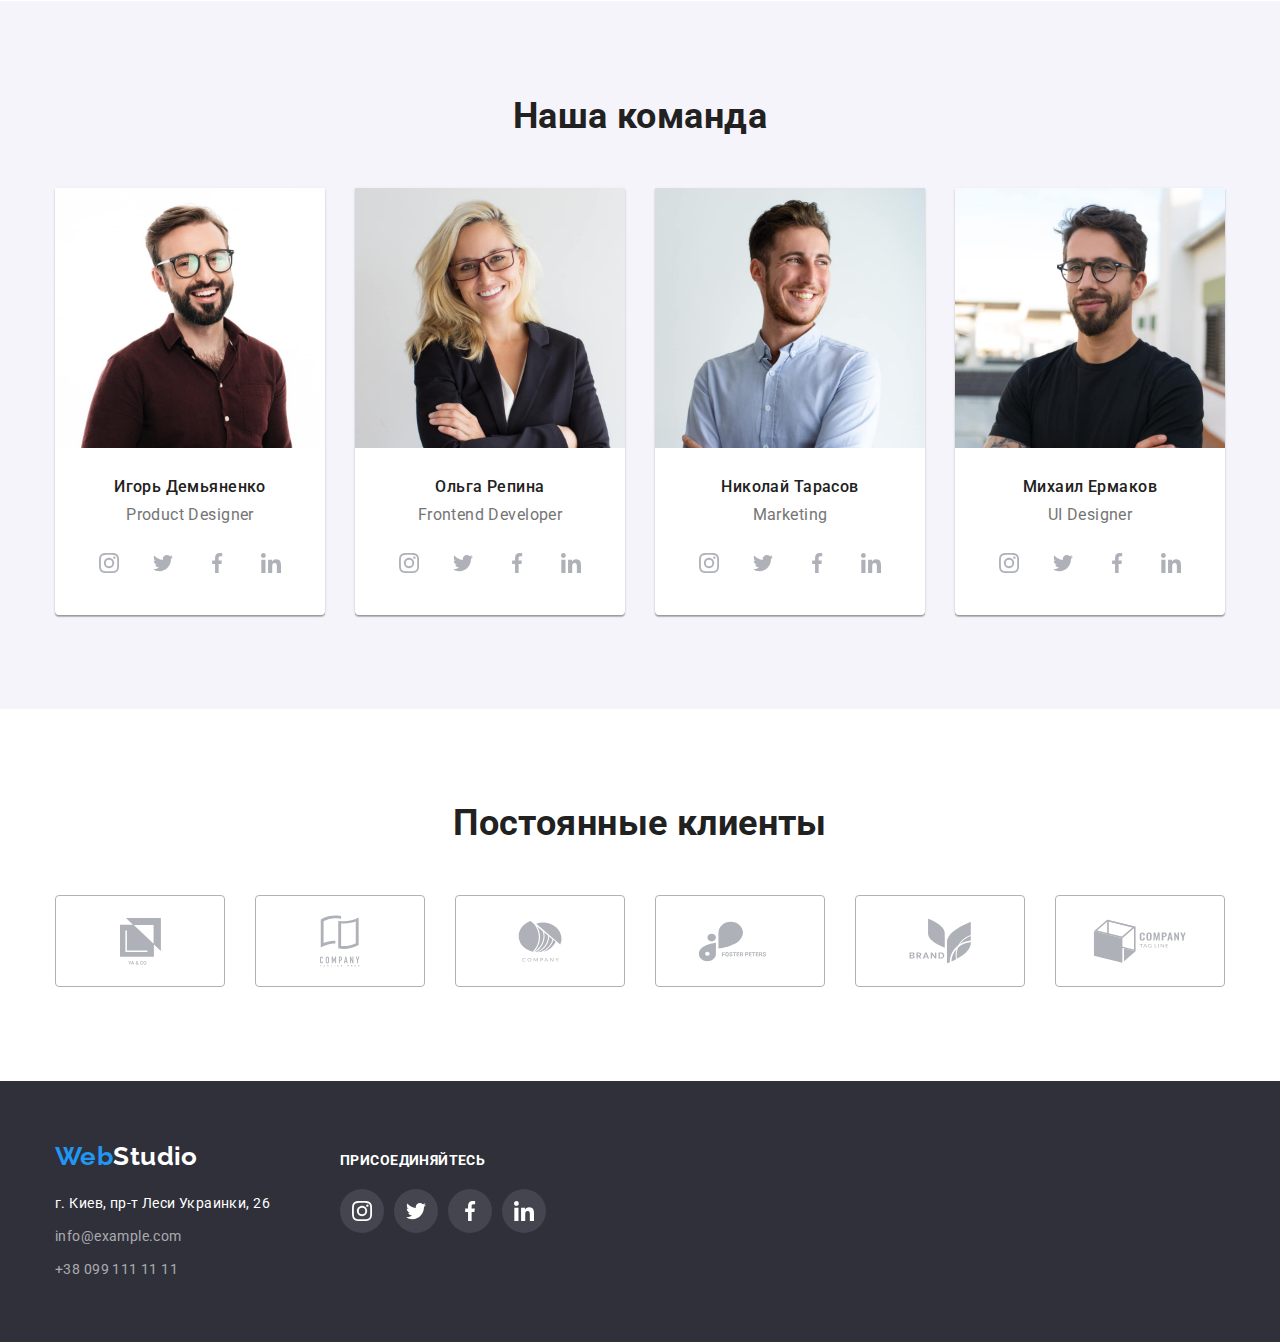
==== commit 494b329a: "виправлення помилок у Портфоліо карток" ====
--- a/index.html
+++ b/index.html
@@ -142,28 +142,31 @@
           <h2 class="page-title">Чем мы занимаемся</h2>
           <ul class="do-list">
             <li class="do-item desktop">
-              <img
+              <a href=""><img
                 class="do-photo"
                 src="./image/img1.jpg"
                 alt="Написания код программы на планшете, который находиться на столе рядом с листом алгоритма"
-                width="370"
-              />
+                width="370"/>
+                <p class="do-text">Десктопные приложения</p>
+              </a>
             </li>
             <li class="do-item mobile">
-              <img
+              <a href=""><img
                 class="do-photo"
                 src="./image/img2.jpg"
                 alt="Смарт адаптация программы под телефон"
-                width="370"
-              />
+                width="370"/>
+                <p class="do-text">Мобильные приложения</p>
+              </a>
             </li>
             <li class="do-item design">
-              <img
+              <a href=""><img
                 class="do-photo"
                 src="./image/img3.jpg"
                 alt="Выбор цветовой"
-                width="370"
-              />
+                width="370"/>
+                <p class="do-text">Дизайнерские решения</p>
+              </a>
             </li>
           </ul>
         </div>
--- a/css/styles.css
+++ b/css/styles.css
@@ -6,7 +6,7 @@
   --accent-color: #2196f3;
   --button-color: #f5f4fa;
 
-  --font-family: "Roboto", sans-serif;
+  --font-family: 'Roboto', sans-serif;
 }
 /* Общие стили */
 body {
@@ -50,7 +50,7 @@
 }
 .link,
 .address,
-.footer-contact{
+.footer-contact {
   transition: color 250ms cubic-bezier(0.4, 0, 0.2, 1);
 }
 .btn:hover,
@@ -61,12 +61,11 @@
   background-color: var(--accent-color);
   border-style: none;
   border-radius: 4px;
-
 }
 .btn,
-.oreder{
+.oreder {
   transition: color 250ms cubic-bezier(0.4, 0, 0.2, 1),
-  background-color 250ms cubic-bezier(0.4, 0, 0.2, 1);
+    background-color 250ms cubic-bezier(0.4, 0, 0.2, 1);
 }
 /* Header */
 .page-header {
@@ -92,7 +91,7 @@
 }
 .logo,
 .logo-studio {
-  font-family: "Raleway", sans-serif;
+  font-family: 'Raleway', sans-serif;
   font-weight: 700;
   font-size: 26px;
   line-height: 1.19;
@@ -124,13 +123,13 @@
   width: 100%;
   height: 4px;
 
-  content: "";
+  content: '';
   background-color: var(--accent-color);
   border-radius: 2px;
 }
 .link,
 .team-photo,
-.do-photo,
+.do-textphoto,
 .work-photo {
   display: block;
 }
@@ -159,7 +158,6 @@
 .contact:hover,
 .contact:focus {
   color: var(--accent-color);
-
 }
 .contact:hover .envelope,
 .contact:focus .envelope,
@@ -168,7 +166,7 @@
   fill: var(--accent-color);
 }
 .contact .envelope,
-.contact .phone{
+.contact .phone {
   transition: fill 250ms cubic-bezier(0.4, 0, 0.2, 1);
 }
 
@@ -183,7 +181,7 @@
   line-height: 1.14;
   letter-spacing: 0.02em;
 
-transition: color 250ms cubic-bezier(0.4, 0, 0.2, 1);
+  transition: color 250ms cubic-bezier(0.4, 0, 0.2, 1);
 }
 .contact {
   display: flex;
@@ -196,15 +194,10 @@
   padding-top: 200px;
   padding-bottom: 200px;
 }
-
 .hero {
   max-width: 1600px;
-  background-image: linear-gradient(
-      to left,
-      rgba(47, 48, 58, 0.4),
-      rgba(47, 48, 58, 0.4)
-    ),
-    url("../image/hero.jpg");
+  background-image: linear-gradient(to left, rgba(47, 48, 58, 0.4), rgba(47, 48, 58, 0.4)),
+    url('../image/hero.jpg');
   background-repeat: no-repeat;
   background-size: cover;
   background-position: center;
@@ -214,7 +207,6 @@
 .our-team {
   text-align: center;
 }
-
 .order {
   color: var(--main-text-color);
   background-color: var(--button-color);
@@ -232,19 +224,15 @@
   padding: 10px 30px;
   display: inline-block;
 
-
   transition: box-shadow 250ms cubic-bezier(0.4, 0, 0.2, 1);
 }
 .order:hover,
 .order:focus {
   box-shadow: 0px 4px 4px rgba(0, 0, 0, 0.15);
-
-}
-
+}
 .container.container-hero {
   position: relative;
 }
-
 .backdrop.is-hidden {
   visibility: hidden;
   opacity: 0;
@@ -262,7 +250,7 @@
   opacity: 1;
   visibility: visible;
   transition: opacity 250ms cubic-bezier(0.4, 0, 0.2, 1),
-  visibility 250ms cubic-bezier(0.4, 0, 0.2, 1);
+    visibility 250ms cubic-bezier(0.4, 0, 0.2, 1);
   z-index: 1;
 }
 .modal {
@@ -275,10 +263,10 @@
   box-shadow: 0px 1px 3px rgba(0, 0, 0, 0.12), 0px 1px 1px rgba(0, 0, 0, 0.14),
     0px 2px 1px rgba(0, 0, 0, 0.2);
   border-radius: 4px;
-  
+
   transform: translate(-50%, -50%);
   transition: opacity 250ms cubic-bezier(0.4, 0, 0.2, 1),
-  visibility 250ms cubic-bezier(0.4, 0, 0.2, 1);
+    visibility 250ms cubic-bezier(0.4, 0, 0.2, 1);
 }
 .close {
   background-color: var(--main-color);
@@ -293,7 +281,6 @@
   left: 100%;
   transform: translateX(-30px);
 }
-
 .title {
   color: var(--main-color);
 
@@ -317,7 +304,6 @@
 .benefits-item:not(:last-child) {
   margin-right: 30px;
 }
-
 .benefits-title {
   font-size: 14px;
   line-height: 1.14;
@@ -342,7 +328,6 @@
 .do {
   padding-top: 0px;
 }
-
 .do-list {
   display: flex;
   justify-content: space-between;
@@ -352,37 +337,25 @@
   position: relative;
   z-index: 0;
 }
-.do-item::before {
+.do-text {
   position: absolute;
-
   bottom: 0;
-  display: inline-block;
+  left: 0;
+  display: flex;
+  align-items: center;
+  justify-content: center;
+
+  font-weight: 700;
+  line-height: 1.14;
+  color: var(--main-color);
+  background-color: rgba(47, 48, 58, 0.8);
+  text-transform: uppercase;
+
   width: 100%;
-  height: 70px;
-  background-color: rgba(47, 48, 58, 0.8);
-
-  font-family: "Roboto";
-  font-style: normal;
-  font-weight: 700;
-  font-size: 14px;
-  line-height: 1.14;
-  text-align: center;
-  letter-spacing: 0.03em;
-  text-transform: uppercase;
-  padding-top: 27px;
-  padding-bottom: 27px;
-
-  color: var(--main-color);
-}
-.desktop::before {
-  content: "Десктопные приложения";
-}
-.mobile::before {
-  content: "Мобильные приложения";
-}
-.design::before {
-  content: "Дизайнерские решения";
-}
+  min-height: 70px;
+ 
+}
+
 /* Наша команда */
 .page-title {
   font-size: 36px;
@@ -421,7 +394,6 @@
     0px 2px 1px rgba(0, 0, 0, 0.2);
   border-radius: 0px 0px 4px 4px;
 }
-
 .team-text {
   color: var(--secondary-text-color);
 }
@@ -445,7 +417,7 @@
   align-items: center;
 
   transition: background-color 250ms cubic-bezier(0.4, 0, 0.2, 1),
-  fil 250ms cubic-bezier(0.4, 0, 0.2, 1);
+    fil 250ms cubic-bezier(0.4, 0, 0.2, 1);
 }
 .photo-link {
   width: 20px;
@@ -474,14 +446,13 @@
 .clients-link:focus .company-accent {
   fill: var(--accent-color);
 }
-.clients-lonk .company-accent{
+.clients-lonk .company-accent {
   transition: fill 250ms cubic-bezier(0.4, 0, 0.2, 1);
 }
 .clients-link:hover,
 .clients-link:focus {
   border-color: var(--accent-color);
 }
-
 .clients-link {
   width: 170px;
   height: 92px;
@@ -492,7 +463,6 @@
   justify-content: center;
   align-items: center;
 
-
   transition: background-color 250ms cubic-bezier(0.4, 0, 0.2, 1);
 }
 /* Footer */
@@ -557,7 +527,6 @@
   display: flex;
   justify-content: center;
   align-items: center;
-
 
   transition: background-color 250ms cubic-bezier(0.4, 0, 0.2, 1);
 }
@@ -586,7 +555,6 @@
   display: inline-block;
   padding: 6px 22px;
 
-
   transition: box-shadow 250ms cubic-bezier(0.4, 0, 0.2, 1);
 }
 .btn:hover,
@@ -626,8 +594,7 @@
 .work-item {
   width: 370px;
 
-
-transition: box-shadow 250ms cubic-bezier(0.4, 0, 0.2, 1);
+  transition: box-shadow 250ms cubic-bezier(0.4, 0, 0.2, 1);
 }
 .work-item:not(:nth-child(3n)) {
   margin-right: 30px;
@@ -650,46 +617,26 @@
   border: 1px solid #eeeeee;
   border-top: none;
 }
-
-.product-thumb {
+.thumb {
+  overflow: hidden;
   position: relative;
-  overflow: hidden;
-}
-.product-thumb::after {
+}
+.product-text {
   position: absolute;
+  top: 0;
+  left: 0;
+
+  color: var(--main-color);
+  font-size: 18px;
+  line-height: 1.55;
+  min-height: 294px;
+
+  padding: 63px 24px;
+
   transform: translateY(100%);
-
-  content: "";
-  display: inline-block;
-  width: 370px;
-  height: 294px;
-
   background-color: rgba(33, 150, 243, 0.9);
   transition: transform 250ms cubic-bezier(0.4, 0, 0.2, 1);
 }
-.product-thumb:hover::after {
-  transform: translateY(-100%);
-}
-.product-text{
-  position: absolute;
-  color:#000000;
-  display: inline-block;
-  bottom:0;
-  left:0;
-
-  width: 370px;
-  height: 294px;
-  padding:63px 24px;
-  font-size: 18px;
-  line-height: 2;
-
-  transform: translateY(100%);
- 
-  transition: transform 250ms cubic-bezier(0.4, 0, 0.2, 1);
-}
-.product-text:hover{
-  transform: translateY(-100%);
-
-  transition: transform 250ms cubic-bezier(0.4, 0, 0.2, 1);
-
-}+.work-item:hover .product-text {
+  transform: translateY(0%);
+}
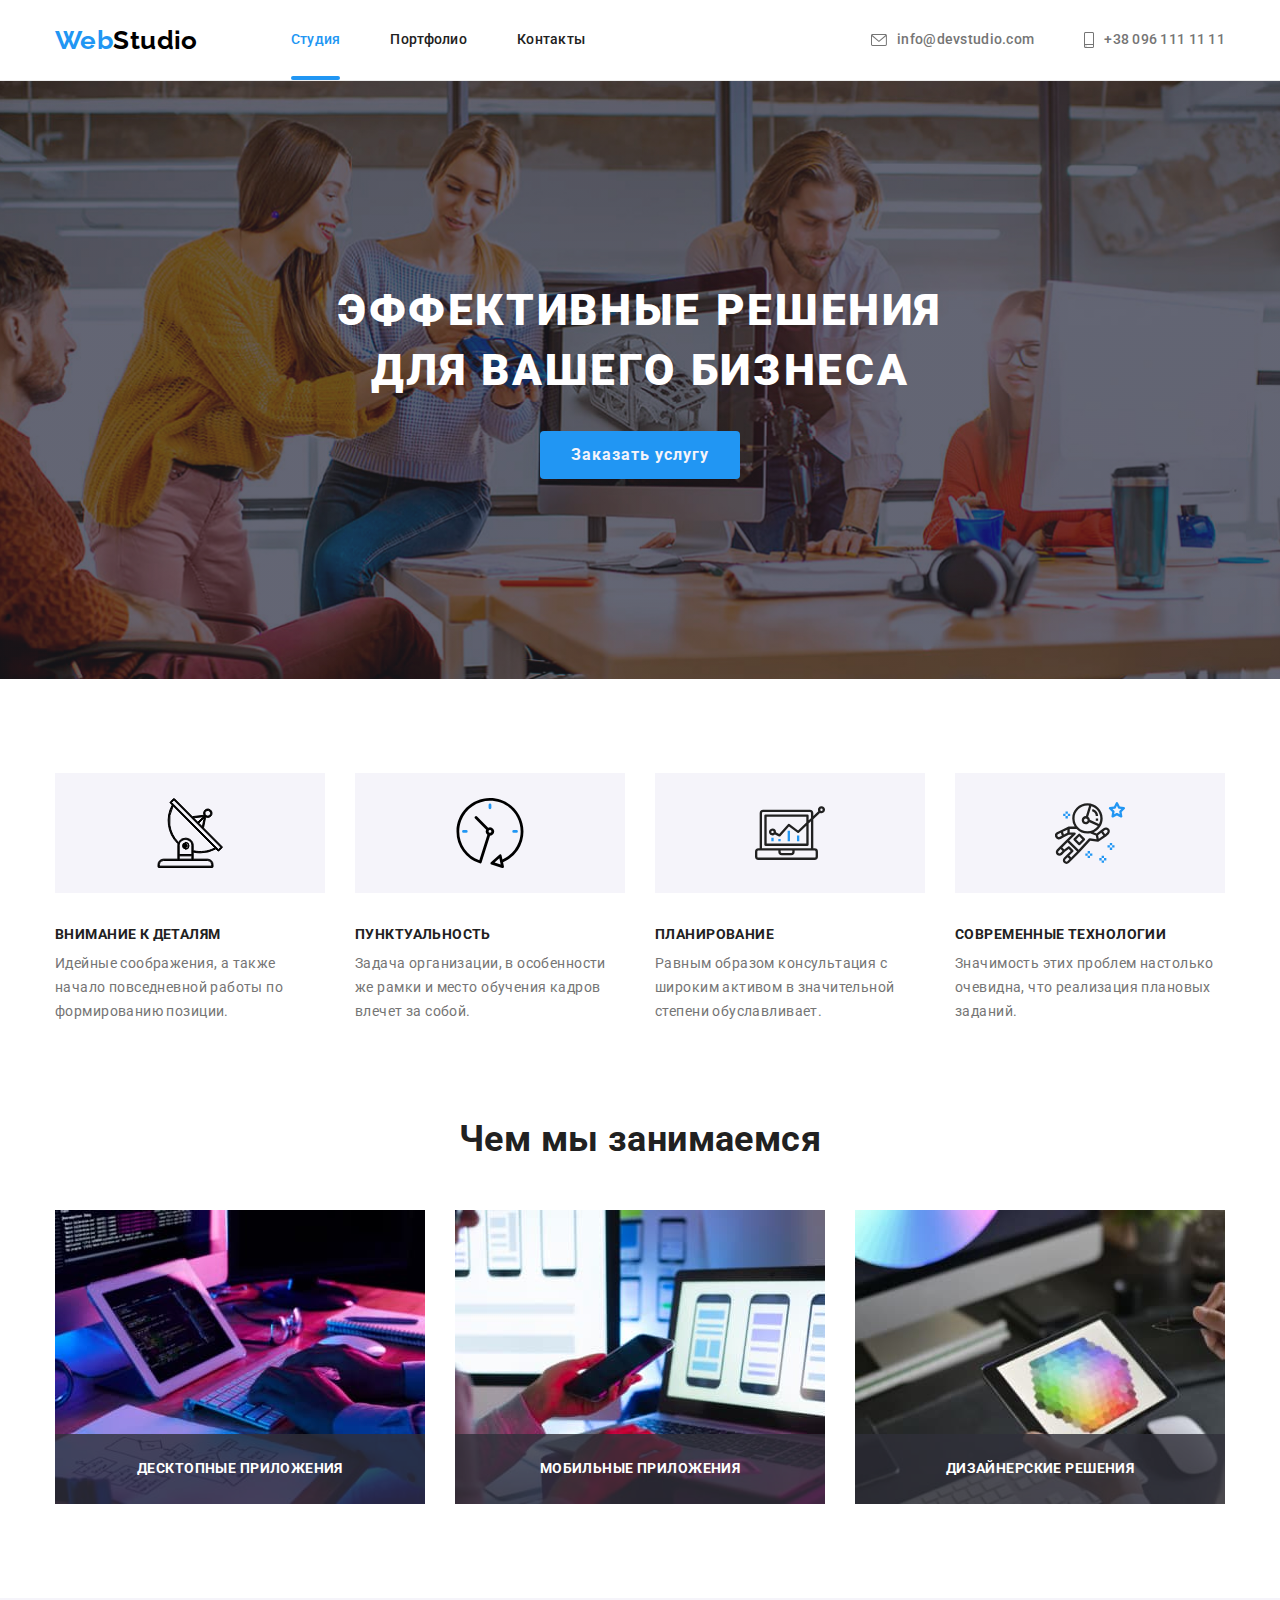
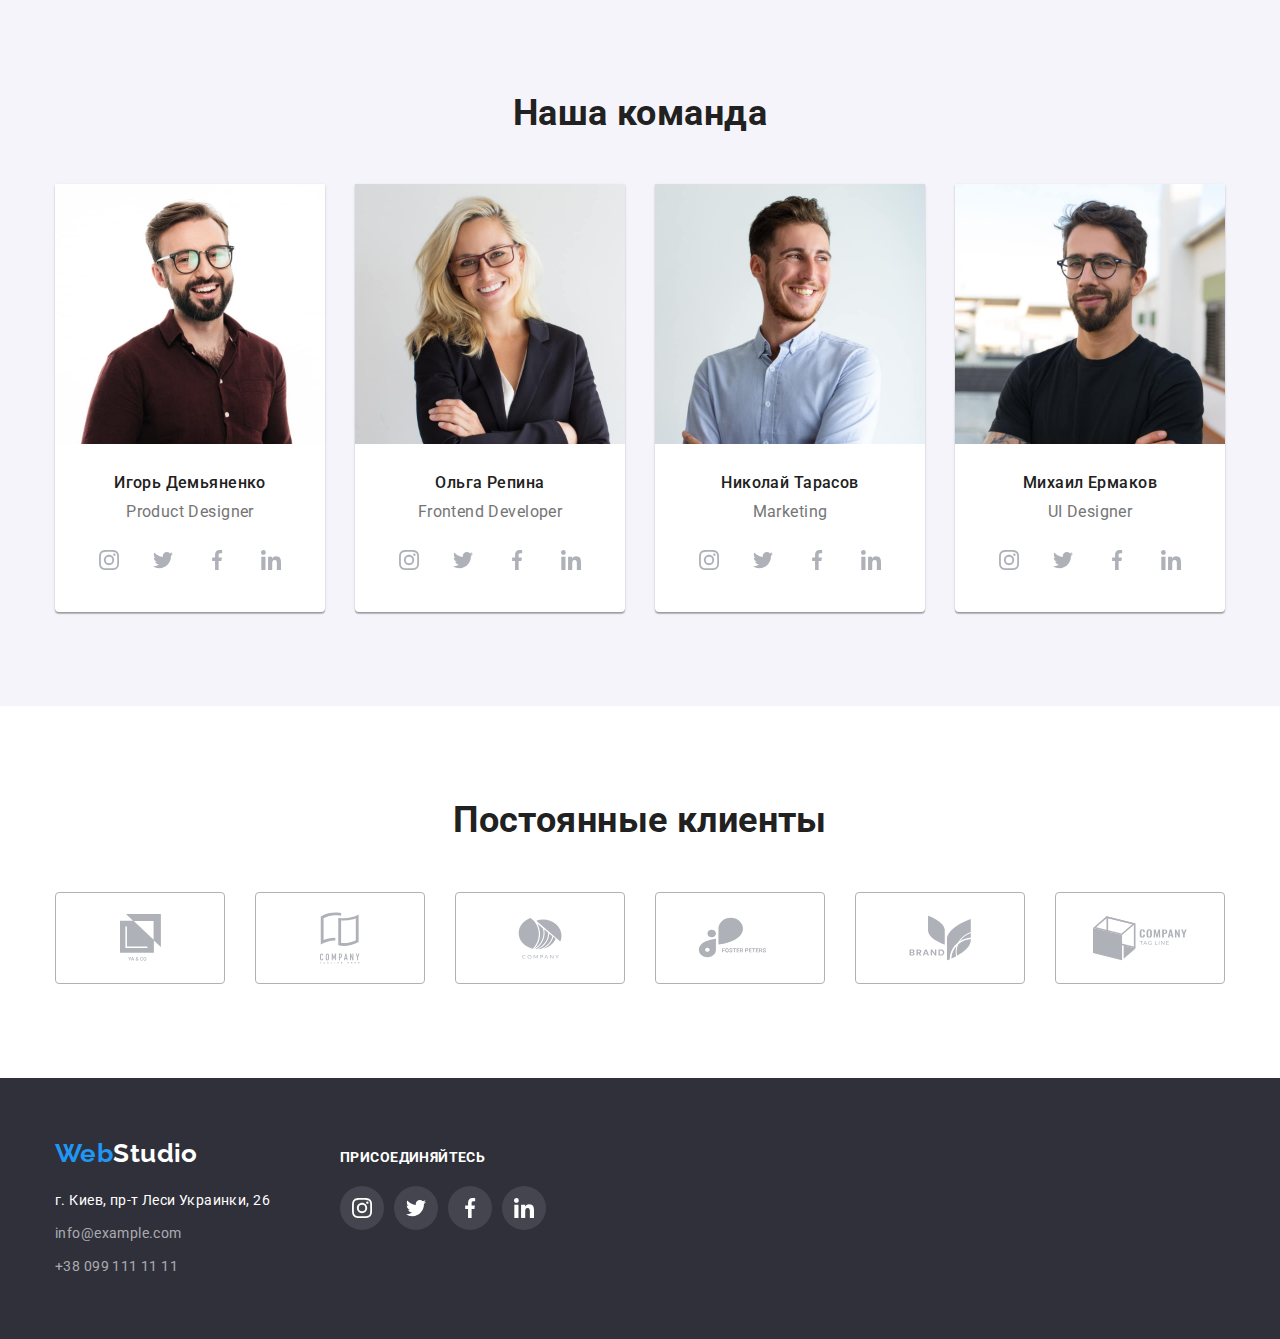
==== commit f220d7f8: "виправляються  transition для всіх елементів з hover" ====
--- a/index.html
+++ b/index.html
@@ -61,12 +61,20 @@
             Эффективные решения <br />
             для вашего бизнеса
           </h1>
-          <button data-modal-open type="button" class="order">Заказать услугу</button>
+          <button data-modal-open type="button" class="order">
+            Заказать услугу
+          </button>
           <div class="backdrop is-hidden" data-modal>
             <div class="modal">
               <p></p>
               <button class="close" data-modal-close>
-                <img class="close-icon" width="14px" height="14px" src="./image/closeblack.svg" alt="закрыть">
+                <img
+                  class="close-icon"
+                  width="14px"
+                  height="14px"
+                  src="./image/closeblack.svg"
+                  alt="закрыть"
+                />
               </button>
             </div>
           </div>
@@ -142,29 +150,35 @@
           <h2 class="page-title">Чем мы занимаемся</h2>
           <ul class="do-list">
             <li class="do-item desktop">
-              <a href=""><img
-                class="do-photo"
-                src="./image/img1.jpg"
-                alt="Написания код программы на планшете, который находиться на столе рядом с листом алгоритма"
-                width="370"/>
+              <a href=""
+                ><img
+                  class="do-photo"
+                  src="./image/img1.jpg"
+                  alt="Написания код программы на планшете, который находиться на столе рядом с листом алгоритма"
+                  width="370"
+                />
                 <p class="do-text">Десктопные приложения</p>
               </a>
             </li>
             <li class="do-item mobile">
-              <a href=""><img
-                class="do-photo"
-                src="./image/img2.jpg"
-                alt="Смарт адаптация программы под телефон"
-                width="370"/>
+              <a href=""
+                ><img
+                  class="do-photo"
+                  src="./image/img2.jpg"
+                  alt="Смарт адаптация программы под телефон"
+                  width="370"
+                />
                 <p class="do-text">Мобильные приложения</p>
               </a>
             </li>
             <li class="do-item design">
-              <a href=""><img
-                class="do-photo"
-                src="./image/img3.jpg"
-                alt="Выбор цветовой"
-                width="370"/>
+              <a href=""
+                ><img
+                  class="do-photo"
+                  src="./image/img3.jpg"
+                  alt="Выбор цветовой"
+                  width="370"
+                />
                 <p class="do-text">Дизайнерские решения</p>
               </a>
             </li>
@@ -184,27 +198,27 @@
                 width="270"
               />
               <div class="team-container">
-              <h3 class="team-title">Игорь Демьяненко</h3>
-              <p class="team-text">Product Designer</p>
-              <div class="icon">
-                <a class="icon-link" href="">
-                  <svg class="photo-link">
-                    <use href="./image/icons.svg#instagram"></use></svg
-                ></a>
-                <a class="icon-link" href="">
-                  <svg class="photo-link">
-                    <use class="social" href="./image/icons.svg#twitter"></use>
-                  </svg>
-                </a>
-                <a class="icon-link" href="">
-                  <svg class="photo-link">
-                    <use href="./image/icons.svg#facebook"></use></svg
-                ></a>
-                <a class="icon-link" href="">
-                  <svg class="photo-link">
-                    <use href="./image/icons.svg#linkedin"></use></svg
-                ></a>
-              </div>
+                <h3 class="team-title">Игорь Демьяненко</h3>
+                <p class="team-text">Product Designer</p>
+                <div class="icon">
+                  <a class="icon-link" href="">
+                    <svg class="photo-link">
+                      <use href="./image/icons.svg#instagram"></use></svg
+                  ></a>
+                  <a class="icon-link" href="">
+                    <svg class="photo-link">
+                      <use href="./image/icons.svg#twitter"></use>
+                    </svg>
+                  </a>
+                  <a class="icon-link" href="">
+                    <svg class="photo-link">
+                      <use href="./image/icons.svg#facebook"></use></svg
+                  ></a>
+                  <a class="icon-link" href="">
+                    <svg class="photo-link">
+                      <use href="./image/icons.svg#linkedin"></use></svg
+                  ></a>
+                </div>
               </div>
             </li>
             <li class="team-list">
@@ -215,27 +229,30 @@
                 width="270"
               />
               <div class="team-container">
-              <h3 class="team-title">Ольга Репина</h3>
-              <p class="team-text">Frontend Developer</p>
-              <div class="icon">
-                <a class="icon-link" href="">
-                  <svg class="photo-link">
-                    <use href="./image/icons.svg#instagram"></use></svg
-                ></a>
-                <a class="icon-link" href="">
-                  <svg class="photo-link">
-                    <use class="social" href="./image/icons.svg#twitter"></use>
-                  </svg>
-                </a>
-                <a class="icon-link" href="">
-                  <svg class="photo-link">
-                    <use href="./image/icons.svg#facebook"></use></svg
-                ></a>
-                <a class="icon-link" href="">
-                  <svg class="photo-link">
-                    <use href="./image/icons.svg#linkedin"></use></svg
-                ></a>
-              </div>
+                <h3 class="team-title">Ольга Репина</h3>
+                <p class="team-text">Frontend Developer</p>
+                <div class="icon">
+                  <a class="icon-link" href="">
+                    <svg class="photo-link">
+                      <use href="./image/icons.svg#instagram"></use></svg
+                  ></a>
+                  <a class="icon-link" href="">
+                    <svg class="photo-link">
+                      <use
+                        class="social"
+                        href="./image/icons.svg#twitter"
+                      ></use>
+                    </svg>
+                  </a>
+                  <a class="icon-link" href="">
+                    <svg class="photo-link">
+                      <use href="./image/icons.svg#facebook"></use></svg
+                  ></a>
+                  <a class="icon-link" href="">
+                    <svg class="photo-link">
+                      <use href="./image/icons.svg#linkedin"></use></svg
+                  ></a>
+                </div>
               </div>
             </li>
             <li class="team-list">
@@ -246,27 +263,30 @@
                 width="270"
               />
               <div class="team-container">
-              <h3 class="team-title">Николай Тарасов</h3>
-              <p class="team-text">Marketing</p>
-              <div class="icon">
-                <a class="icon-link" href="">
-                  <svg class="photo-link">
-                    <use href="./image/icons.svg#instagram"></use></svg
-                ></a>
-                <a class="icon-link" href="">
-                  <svg class="photo-link">
-                    <use class="social" href="./image/icons.svg#twitter"></use>
-                  </svg>
-                </a>
-                <a class="icon-link" href="">
-                  <svg class="photo-link">
-                    <use href="./image/icons.svg#facebook"></use></svg
-                ></a>
-                <a class="icon-link" href="">
-                  <svg class="photo-link">
-                    <use href="./image/icons.svg#linkedin"></use></svg
-                ></a>
-              </div>
+                <h3 class="team-title">Николай Тарасов</h3>
+                <p class="team-text">Marketing</p>
+                <div class="icon">
+                  <a class="icon-link" href="">
+                    <svg class="photo-link">
+                      <use href="./image/icons.svg#instagram"></use></svg
+                  ></a>
+                  <a class="icon-link" href="">
+                    <svg class="photo-link">
+                      <use
+                        class="social"
+                        href="./image/icons.svg#twitter"
+                      ></use>
+                    </svg>
+                  </a>
+                  <a class="icon-link" href="">
+                    <svg class="photo-link">
+                      <use href="./image/icons.svg#facebook"></use></svg
+                  ></a>
+                  <a class="icon-link" href="">
+                    <svg class="photo-link">
+                      <use href="./image/icons.svg#linkedin"></use></svg
+                  ></a>
+                </div>
               </div>
             </li>
             <li class="team-list">
@@ -277,27 +297,40 @@
                 width="270"
               />
               <div class="team-container">
-              <h3 class="team-title">Михаил Ермаков</h3>
-              <p class="team-text">UI Designer</p>
-              <div class="icon">
-                <a class="icon-link" href="">
-                  <svg class="photo-link">
-                    <use href="./image/icons.svg#instagram"></use></svg
-                ></a>
-                <a class="icon-link" href="">
-                  <svg class="photo-link">
-                    <use class="social" href="./image/icons.svg#twitter"></use>
-                  </svg>
-                </a>
-                <a class="icon-link" href="">
-                  <svg class="photo-link">
-                    <use href="./image/icons.svg#facebook"></use></svg
-                ></a>
-                <a class="icon-link" href="">
-                  <svg class="photo-link">
-                    <use href="./image/icons.svg#linkedin"></use></svg
-                ></a>
-              </div>
+                <h3 class="team-title">Михаил Ермаков</h3>
+                <p class="team-text">UI Designer</p>
+                <div class="icon">
+                  <a class="icon-link" href="">
+                    <svg class="photo-link">
+                      <use
+                        class="photo-link"
+                        href="./image/icons.svg#instagram"
+                      ></use></svg
+                  ></a>
+                  <a class="icon-link" href="">
+                    <svg class="photo-link">
+                      <use
+                        class="photo-link"
+                        class="social"
+                        href="./image/icons.svg#twitter"
+                      ></use>
+                    </svg>
+                  </a>
+                  <a class="icon-link" href="">
+                    <svg class="photo-link">
+                      <use
+                        class="photo-link"
+                        href="./image/icons.svg#facebook"
+                      ></use></svg
+                  ></a>
+                  <a class="icon-link" href="">
+                    <svg class="photo-link">
+                      <use
+                        class="photo-link"
+                        href="./image/icons.svg#linkedin"
+                      ></use></svg
+                  ></a>
+                </div>
               </div>
             </li>
           </ul>
@@ -310,72 +343,42 @@
           <ul class="clients-list">
             <li>
               <a class="clients-link" href="">
-                <svg
-                  class="company-accent"
-                  width="41px"
-                  height="47px"
-                  fill="#AFB1B8"
-                >
+                <svg class="company-accent" width="41px" height="47px">
                   <use href="./image/icons.svg#company1"></use>
                 </svg>
               </a>
             </li>
             <li>
               <a class="clients-link" href="">
-                <svg
-                  class="company-accent"
-                  width="40px"
-                  height="52px"
-                  fill="#AFB1B8"
-                >
+                <svg class="company-accent" width="40px" height="52px">
                   <use href="./image/icons.svg#company2"></use>
                 </svg>
               </a>
             </li>
             <li>
               <a class="clients-link" href="">
-                <svg
-                  class="company-accent"
-                  width="44px"
-                  height="42px"
-                  fill="#AFB1B8"
-                >
+                <svg class="company-accent" width="44px" height="42px">
                   <use href="./image/icons.svg#company3"></use>
                 </svg>
               </a>
             </li>
             <li>
               <a class="clients-link" href="">
-                <svg
-                  class="company-accent"
-                  width="85px"
-                  height="41px"
-                  fill="#AFB1B8"
-                >
+                <svg class="company-accent" width="85px" height="41px">
                   <use href="./image/icons.svg#company4"></use>
                 </svg>
               </a>
             </li>
             <li>
               <a class="clients-link" href="">
-                <svg
-                  class="company-accent"
-                  width="63px"
-                  height="46px"
-                  fill="#AFB1B8"
-                >
+                <svg class="company-accent" width="63px" height="46px">
                   <use href="./image/icons.svg#company5"></use>
                 </svg>
               </a>
             </li>
             <li>
               <a class="clients-link" href="">
-                <svg
-                  class="company-accent"
-                  width="94px"
-                  height="44px"
-                  fill="#AFB1B8"
-                >
+                <svg class="company-accent" width="94px">
                   <use href="./image/icons.svg#company6"></use>
                 </svg>
               </a>
--- a/css/styles.css
+++ b/css/styles.css
@@ -38,8 +38,40 @@
   margin: 0px;
   padding: 0px;
 }
-
-/* oбщие эффекты для активного состояние ссылок и кнопок*/
+/* Header */
+.page-header {
+  border-bottom: 1px solid #ececec;
+}
+.container {
+  width: 1200px;
+  padding-left: 15px;
+  padding-right: 15px;
+
+  margin: 0 auto;
+}
+.main-container {
+  align-items: center;
+}
+.main-container,
+.main-nav,
+.main-list {
+  display: flex;
+}
+.main-nav {
+  align-items: center;
+}
+.logo,
+.logo-studio {
+  font-family: 'Raleway', sans-serif;
+  font-weight: 700;
+  font-size: 26px;
+  line-height: 1.19;
+}
+.logo {
+  color: #000000;
+
+  margin-right: 93px;
+}
 .link:hover,
 .link:focus,
 .address:hover,
@@ -48,64 +80,14 @@
 .footer-contact:focus {
   color: var(--accent-color);
 }
-.link,
-.address,
-.footer-contact {
-  transition: color 250ms cubic-bezier(0.4, 0, 0.2, 1);
-}
-.btn:hover,
-.btn:focus,
-.order:hover,
-.order:focus {
-  color: var(--main-color);
-  background-color: var(--accent-color);
-  border-style: none;
-  border-radius: 4px;
-}
-.btn,
-.oreder {
-  transition: color 250ms cubic-bezier(0.4, 0, 0.2, 1),
-    background-color 250ms cubic-bezier(0.4, 0, 0.2, 1);
-}
-/* Header */
-.page-header {
-  border-bottom: 1px solid #ececec;
-}
-.container {
-  width: 1200px;
-  padding-left: 15px;
-  padding-right: 15px;
-
-  margin: 0 auto;
-}
-.main-container {
-  align-items: center;
-}
-.main-container,
-.main-nav,
-.main-list {
-  display: flex;
-}
-.main-nav {
-  align-items: center;
-}
-.logo,
-.logo-studio {
-  font-family: 'Raleway', sans-serif;
-  font-weight: 700;
-  font-size: 26px;
-  line-height: 1.19;
-}
-.logo {
-  color: #000000;
-
-  margin-right: 93px;
-}
+
 .link {
   color: var(--main-text-color);
 
   padding-top: 32px;
   padding-bottom: 32px;
+
+  transition: color 250ms cubic-bezier(0.4, 0, 0.2, 1);
 }
 .logo-web,
 .current {
@@ -155,6 +137,13 @@
 
   align-items: center;
 }
+.contact .phone,
+.contact .envelope {
+  transition: fill 250ms cubic-bezier(0.4, 0, 0.2, 1);
+}
+.contact-item .contact {
+  transition: color 250ms cubic-bezier(0.4, 0, 0.2, 1);
+}
 .contact:hover,
 .contact:focus {
   color: var(--accent-color);
@@ -164,10 +153,6 @@
 .contact:hover .phone,
 .contact:focus .phone {
   fill: var(--accent-color);
-}
-.contact .envelope,
-.contact .phone {
-  transition: fill 250ms cubic-bezier(0.4, 0, 0.2, 1);
 }
 
 .contact-item:not(:last-child) {
@@ -208,8 +193,8 @@
   text-align: center;
 }
 .order {
-  color: var(--main-text-color);
-  background-color: var(--button-color);
+  color: var(--button-color);
+  background-color: var(--accent-color);
 
   cursor: pointer;
   font-weight: 700;
@@ -328,6 +313,9 @@
 .do {
   padding-top: 0px;
 }
+.do-photo {
+  display: block;
+}
 .do-list {
   display: flex;
   justify-content: space-between;
@@ -353,7 +341,6 @@
 
   width: 100%;
   min-height: 70px;
- 
 }
 
 /* Наша команда */
@@ -408,7 +395,6 @@
 .icon-link {
   width: 44px;
   height: 44px;
-  fill: #afb1b8;
   background-color: var(--main-color);
 
   display: flex;
@@ -416,16 +402,22 @@
   justify-content: center;
   align-items: center;
 
-  transition: background-color 250ms cubic-bezier(0.4, 0, 0.2, 1),
-    fil 250ms cubic-bezier(0.4, 0, 0.2, 1);
+  transition: background-color 250ms cubic-bezier(0.4, 0, 0.2, 1);
+}
+.photo-link {
+  transition: fill 250ms cubic-bezier(0.4, 0, 0.2, 1);
 }
 .photo-link {
   width: 20px;
   height: 20px;
+
+  fill: #afb1b8;
 }
 .icon-link:hover,
 .icon-link:focus {
   background-color: var(--accent-color);
+}
+.icon-link:hover .photo-link {
   fill: var(--main-color);
 }
 /* Постоянные клиенты */
@@ -446,8 +438,16 @@
 .clients-link:focus .company-accent {
   fill: var(--accent-color);
 }
-.clients-lonk .company-accent {
-  transition: fill 250ms cubic-bezier(0.4, 0, 0.2, 1);
+.company-accent {
+  fill: #afb1b8;
+}
+.clients-link {
+  transition: border-color 250ms cubic-bezier(0.4, 0, 0.2, 1);
+}
+.company-accent {
+  transition-property: fill;
+  transition-duration: 250ms;
+  transition-timing-function: cubic-bezier(0.4, 0, 0.2, 1);
 }
 .clients-link:hover,
 .clients-link:focus {
@@ -462,8 +462,6 @@
   display: flex;
   justify-content: center;
   align-items: center;
-
-  transition: background-color 250ms cubic-bezier(0.4, 0, 0.2, 1);
 }
 /* Footer */
 .page-footer {
@@ -479,6 +477,10 @@
 .address {
   color: var(--main-color);
   font-weight: 400;
+}
+.address,
+.footer-contact {
+  transition: color 250ms cubic-bezier(0.4, 0, 0.2, 1);
 }
 .footer-contact {
   color: rgba(255, 255, 255, 0.6);
@@ -555,10 +557,16 @@
   display: inline-block;
   padding: 6px 22px;
 
-  transition: box-shadow 250ms cubic-bezier(0.4, 0, 0.2, 1);
-}
+  transition: background-color 250ms cubic-bezier(0.4, 0, 0.2, 1),
+    color 250ms cubic-bezier(0.4, 0, 0.2, 1), box-shadow 2500ms cubic-bezier(0.4, 0, 0.2, 1);
+}
+
 .btn:hover,
 .btn:focus {
+  color: var(--main-color);
+  background-color: var(--accent-color);
+  border-style: none;
+  border-radius: 4px;
   box-shadow: 0px 3px 1px rgba(0, 0, 0, 0.1), 0px 1px 2px rgba(0, 0, 0, 0.08),
     0px 2px 2px rgba(0, 0, 0, 0.12);
 }
@@ -593,7 +601,8 @@
 }
 .work-item {
   width: 370px;
-
+}
+.work-item {
   transition: box-shadow 250ms cubic-bezier(0.4, 0, 0.2, 1);
 }
 .work-item:not(:nth-child(3n)) {
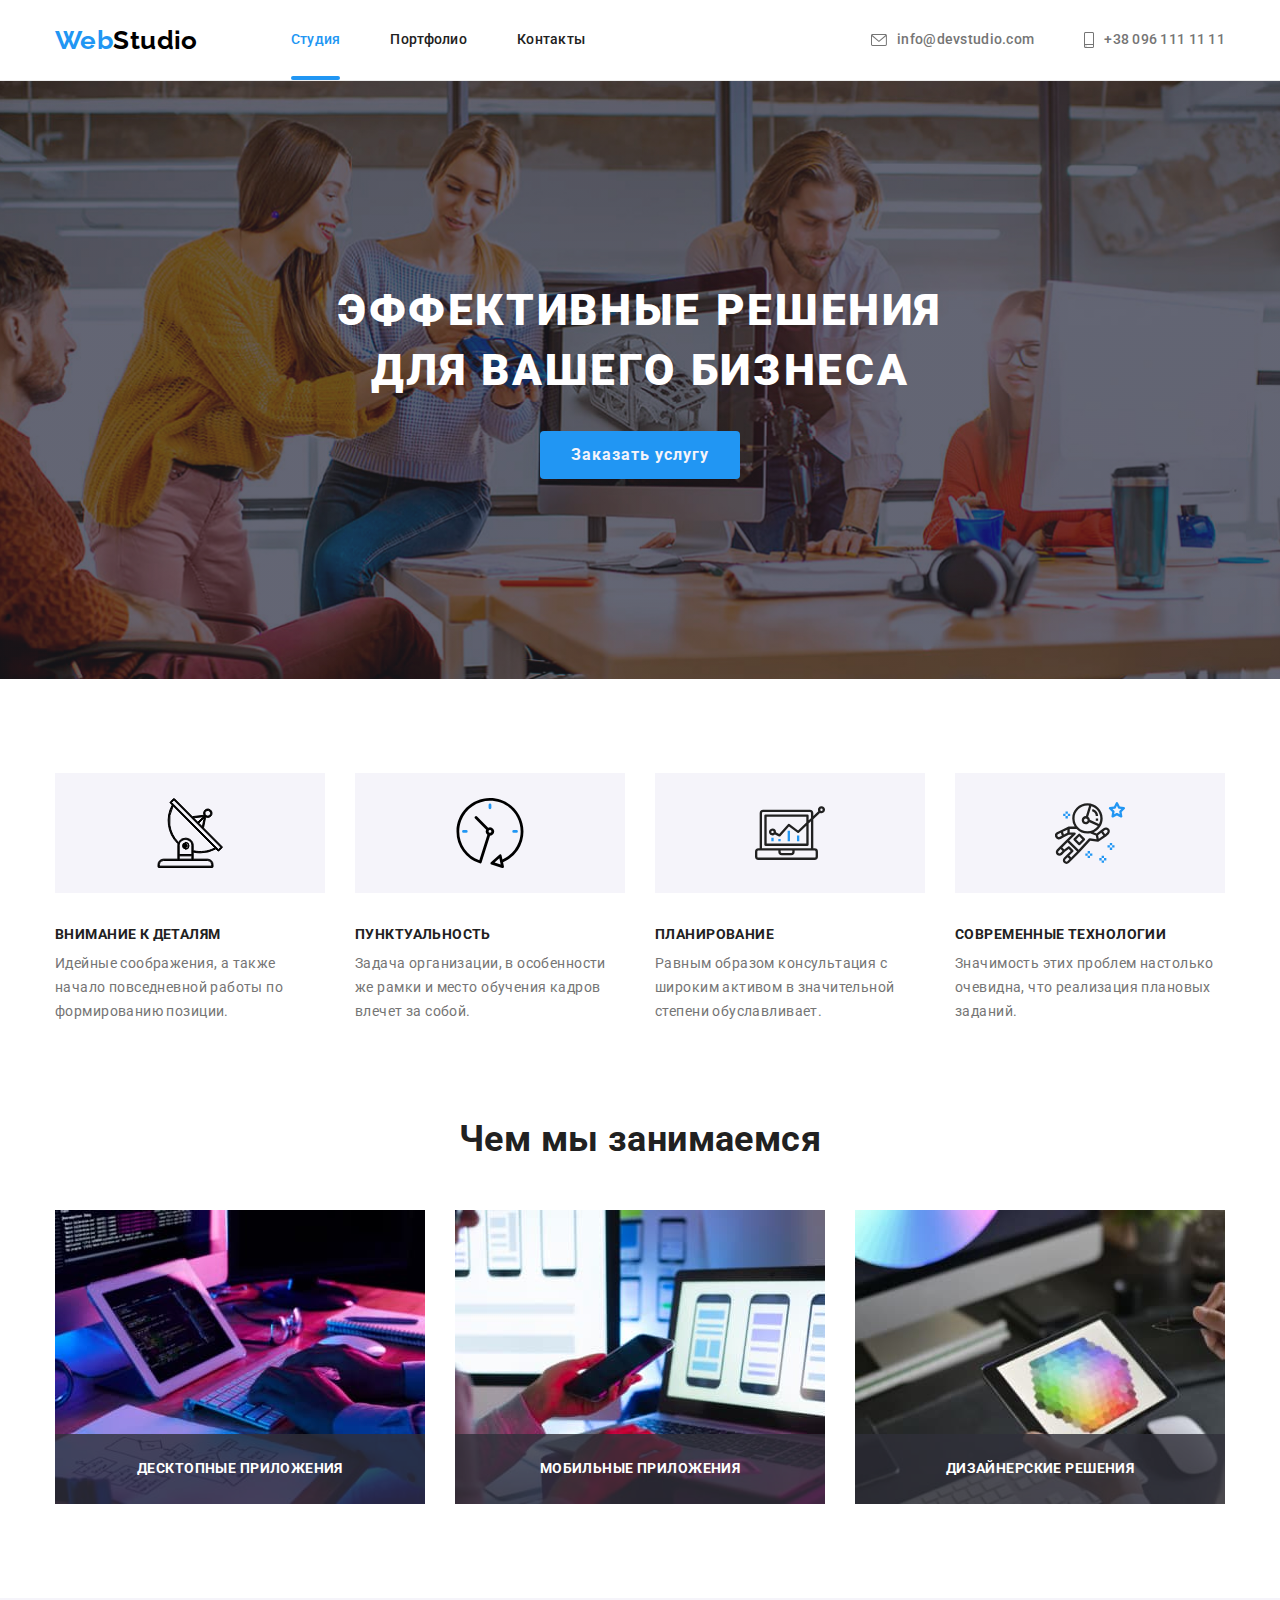
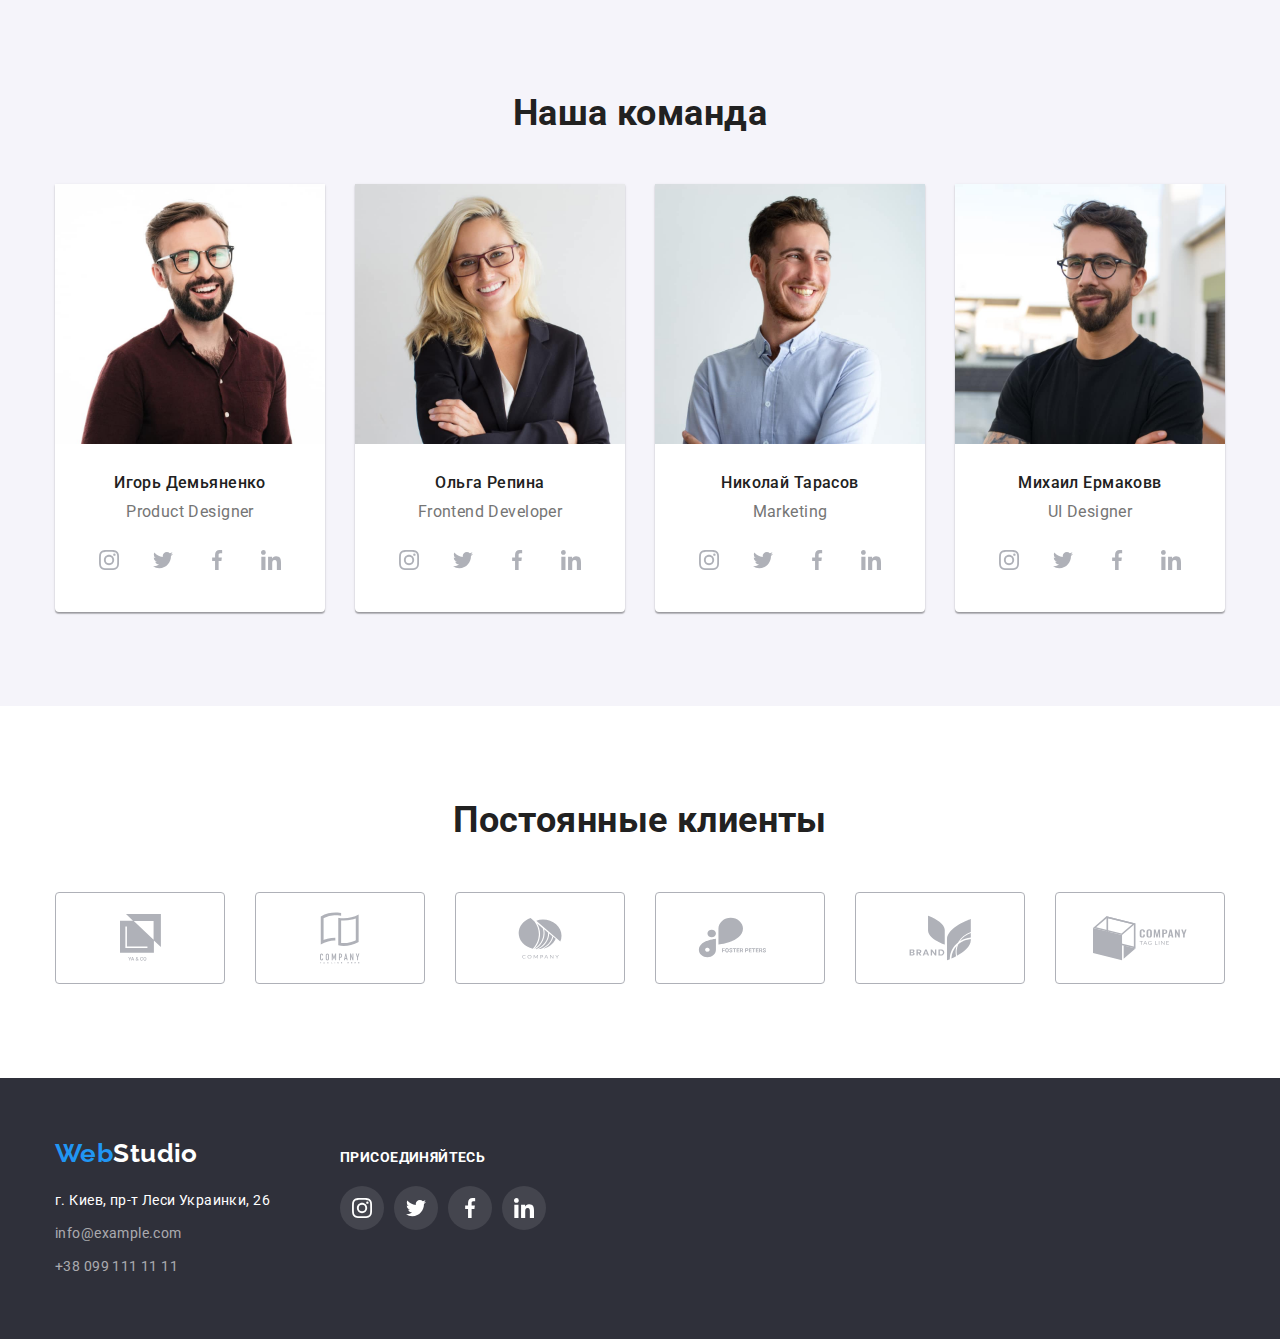
==== commit ef720b00: "тест2" ====
--- a/index.html
+++ b/index.html
@@ -273,7 +273,6 @@
                   <a class="icon-link" href="">
                     <svg class="photo-link">
                       <use
-                        class="social"
                         href="./image/icons.svg#twitter"
                       ></use>
                     </svg>
@@ -293,43 +292,35 @@
               <img
                 class="team-photo"
                 src="./image/our-team4.jpg"
-                alt="Сотрудник компании(мужчина) в очках, с бородой и черной футболке"
+                alt="Сотрудник компании(мужчина) в черной футболке"
                 width="270"
               />
               <div class="team-container">
-                <h3 class="team-title">Михаил Ермаков</h3>
+                <h3 class="team-title">Михаил Ермаковв</h3>
                 <p class="team-text">UI Designer</p>
                 <div class="icon">
                   <a class="icon-link" href="">
                     <svg class="photo-link">
+                      <use href="./image/icons.svg#instagram"></use>
+                    </svg>
+                  </a>
+                  <a class="icon-link" href="">
+                    <svg class="photo-link">
                       <use
-                        class="photo-link"
-                        href="./image/icons.svg#instagram"
-                      ></use></svg
-                  ></a>
-                  <a class="icon-link" href="">
-                    <svg class="photo-link">
-                      <use
-                        class="photo-link"
-                        class="social"
-                        href="./image/icons.svg#twitter"
-                      ></use>
-                    </svg>
-                  </a>
-                  <a class="icon-link" href="">
-                    <svg class="photo-link">
-                      <use
-                        class="photo-link"
-                        href="./image/icons.svg#facebook"
-                      ></use></svg
-                  ></a>
-                  <a class="icon-link" href="">
-                    <svg class="photo-link">
-                      <use
-                        class="photo-link"
-                        href="./image/icons.svg#linkedin"
-                      ></use></svg
-                  ></a>
+                        href="./image/icons.svg#twitter">
+                      </use>
+                    </svg>
+                  </a>
+                  <a class="icon-link" href="">
+                    <svg class="photo-link">
+                      <use href="./image/icons.svg#facebook"></use>
+                    </svg>
+                  </a>
+                  <a class="icon-link" href="">
+                    <svg class="photo-link">
+                      <use href="./image/icons.svg#linkedin"></use>
+                    </svg>
+                  </a>
                 </div>
               </div>
             </li>
--- a/css/styles.css
+++ b/css/styles.css
@@ -402,16 +402,17 @@
   justify-content: center;
   align-items: center;
 
-  transition: background-color 250ms cubic-bezier(0.4, 0, 0.2, 1);
-}
-.photo-link {
-  transition: fill 250ms cubic-bezier(0.4, 0, 0.2, 1);
-}
+  transition: background-color 5000ms cubic-bezier(0.4, 0, 0.2, 1);
+}
+
 .photo-link {
   width: 20px;
   height: 20px;
 
   fill: #afb1b8;
+}
+.photo-link{
+  transition: fill 5000ms cubic-bezier(0.4, 0, 0.2, 1);
 }
 .icon-link:hover,
 .icon-link:focus {
@@ -440,15 +441,16 @@
 }
 .company-accent {
   fill: #afb1b8;
+
+  transition: fill 5000ms cubic-bezier(0.4, 0, 0.2, 1);
+}
+.company-accent{
+  transition: fill 5000ms cubic-bezier(0.4, 0, 0.2, 1); ;
 }
 .clients-link {
-  transition: border-color 250ms cubic-bezier(0.4, 0, 0.2, 1);
-}
-.company-accent {
-  transition-property: fill;
-  transition-duration: 250ms;
-  transition-timing-function: cubic-bezier(0.4, 0, 0.2, 1);
-}
+  transition: border-color 5000ms cubic-bezier(0.4, 0, 0.2, 1);
+}
+
 .clients-link:hover,
 .clients-link:focus {
   border-color: var(--accent-color);
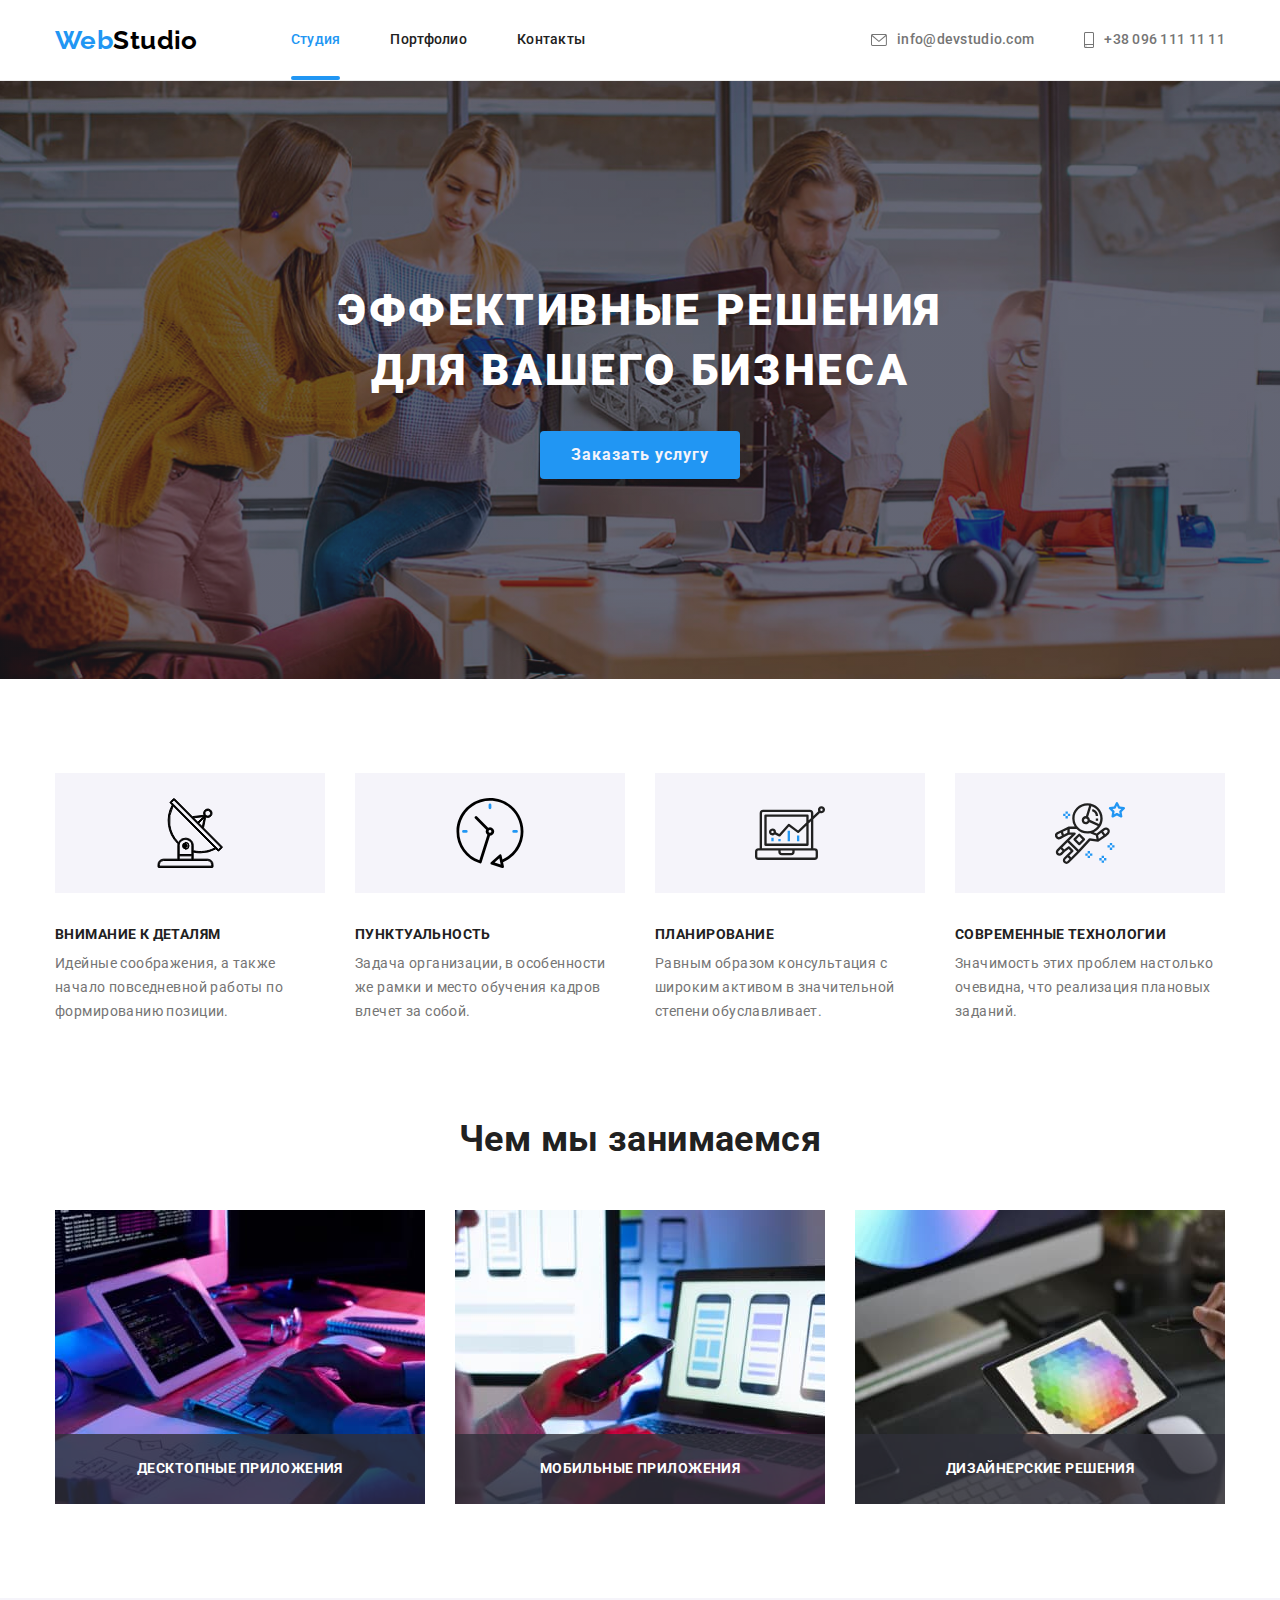
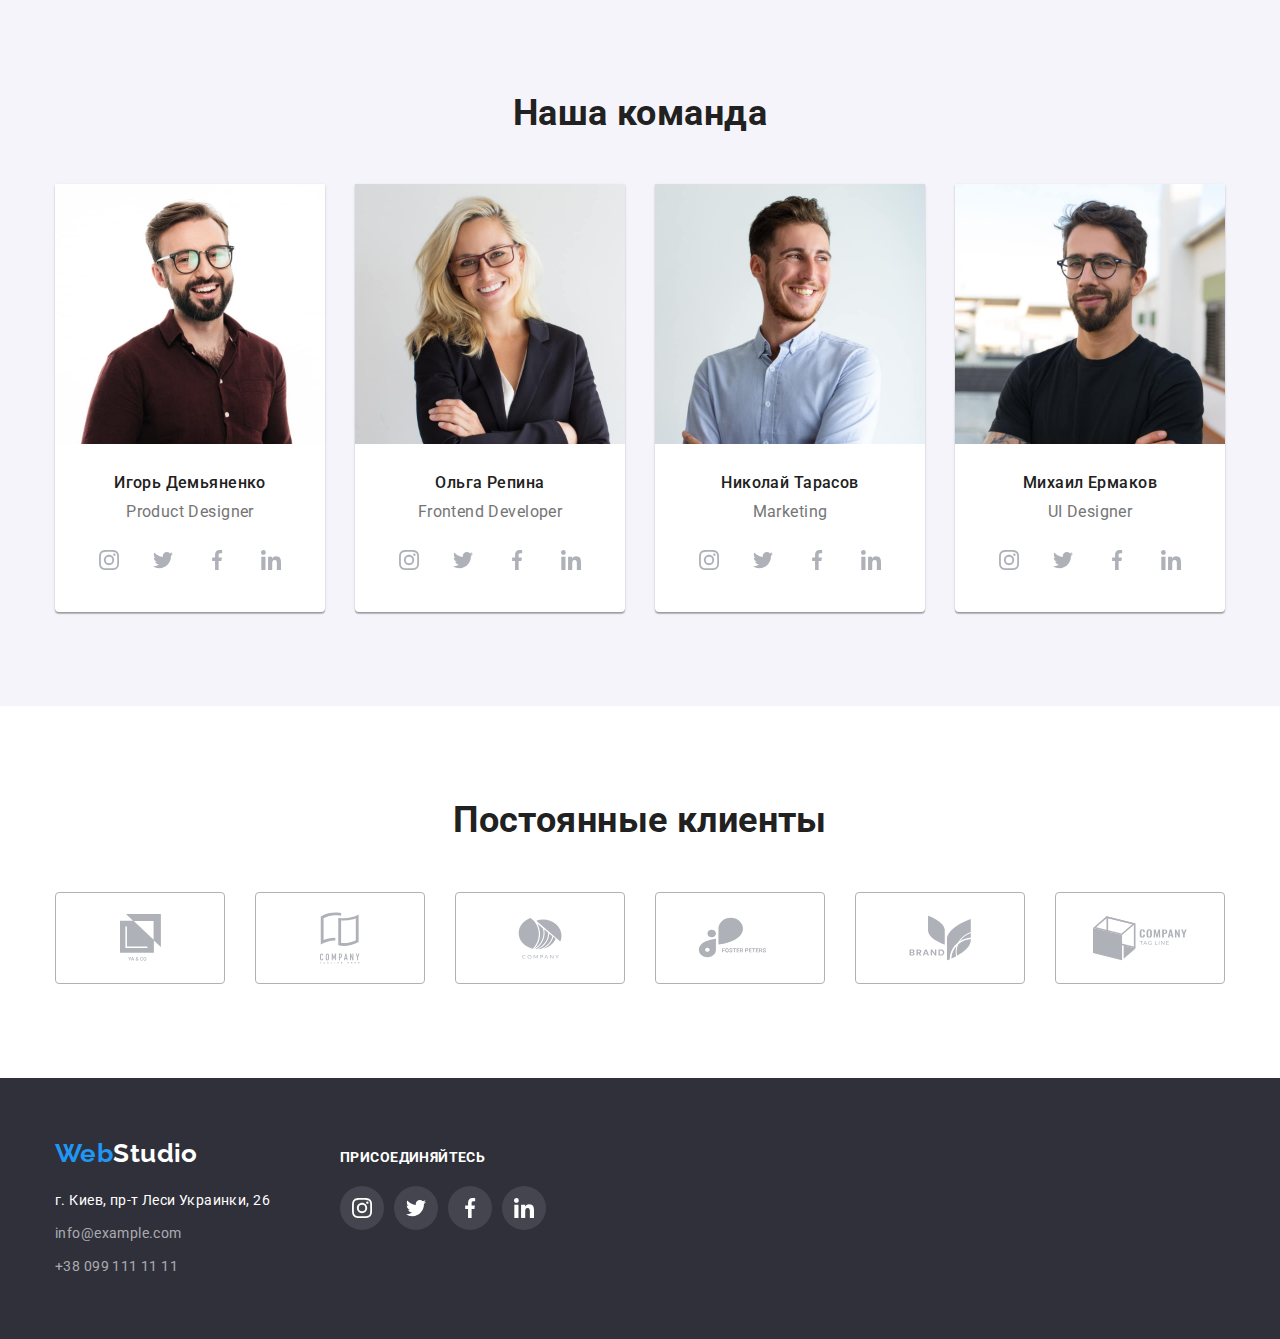
==== commit 61c8a1d6: "зміна fill" ====
--- a/index.html
+++ b/index.html
@@ -296,7 +296,7 @@
                 width="270"
               />
               <div class="team-container">
-                <h3 class="team-title">Михаил Ермаковв</h3>
+                <h3 class="team-title">Михаил Ермаков</h3>
                 <p class="team-text">UI Designer</p>
                 <div class="icon">
                   <a class="icon-link" href="">
@@ -351,7 +351,8 @@
                 <svg class="company-accent" width="44px" height="42px">
                   <use href="./image/icons.svg#company3"></use>
                 </svg>
-              </a>
+              </a> 
+              
             </li>
             <li>
               <a class="clients-link" href="">
--- a/css/styles.css
+++ b/css/styles.css
@@ -405,15 +405,17 @@
   transition: background-color 5000ms cubic-bezier(0.4, 0, 0.2, 1);
 }
 
+
+.icon-link .photo-link{
+  transition: fill 5000ms cubic-bezier(0.4, 0, 0.2, 1);
+}
 .photo-link {
   width: 20px;
   height: 20px;
 
   fill: #afb1b8;
 }
-.photo-link{
-  transition: fill 5000ms cubic-bezier(0.4, 0, 0.2, 1);
-}
+
 .icon-link:hover,
 .icon-link:focus {
   background-color: var(--accent-color);
@@ -435,18 +437,18 @@
   display: flex;
   justify-content: space-between;
 }
+.clients-link .company-accent{
+  transition: fill 5000ms cubic-bezier(0.4, 0, 0.2, 1);
+}
+
 .clients-link:hover .company-accent,
 .clients-link:focus .company-accent {
   fill: var(--accent-color);
 }
 .company-accent {
   fill: #afb1b8;
-
-  transition: fill 5000ms cubic-bezier(0.4, 0, 0.2, 1);
-}
-.company-accent{
-  transition: fill 5000ms cubic-bezier(0.4, 0, 0.2, 1); ;
-}
+}
+
 .clients-link {
   transition: border-color 5000ms cubic-bezier(0.4, 0, 0.2, 1);
 }
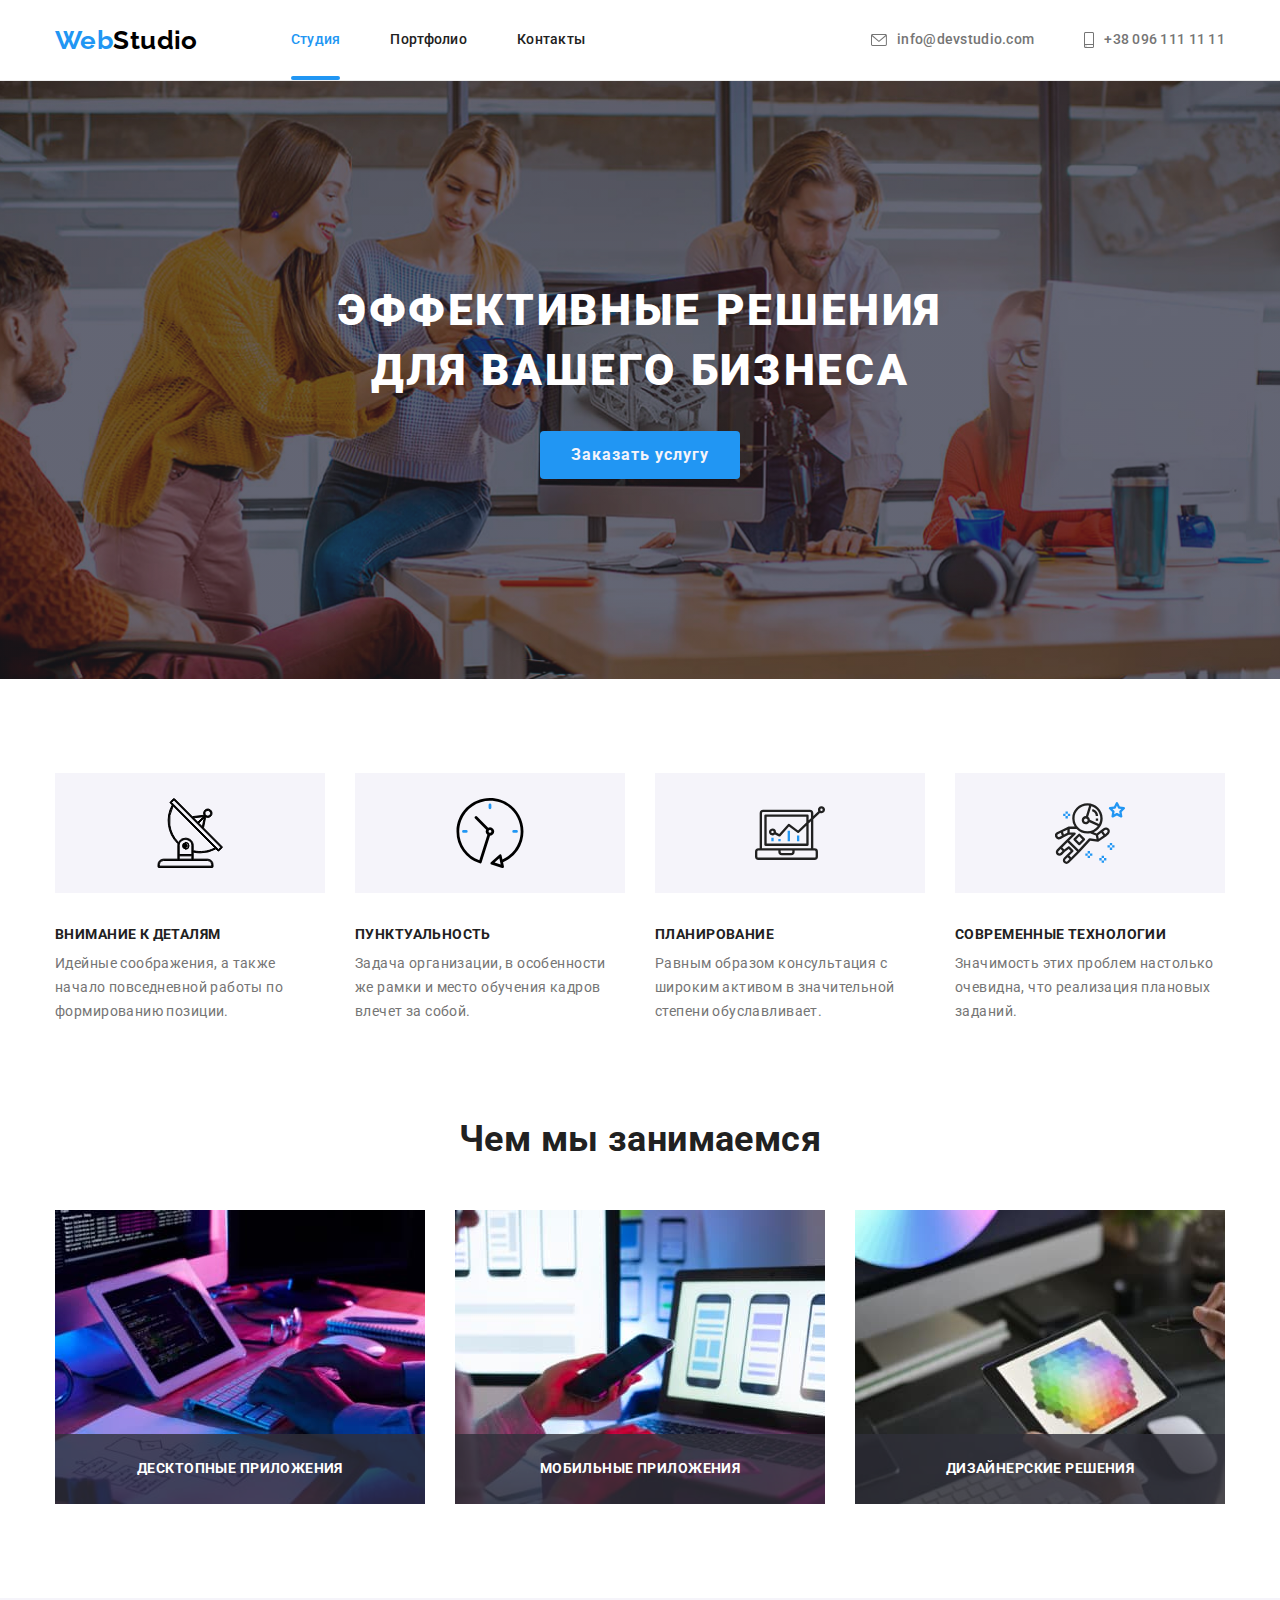
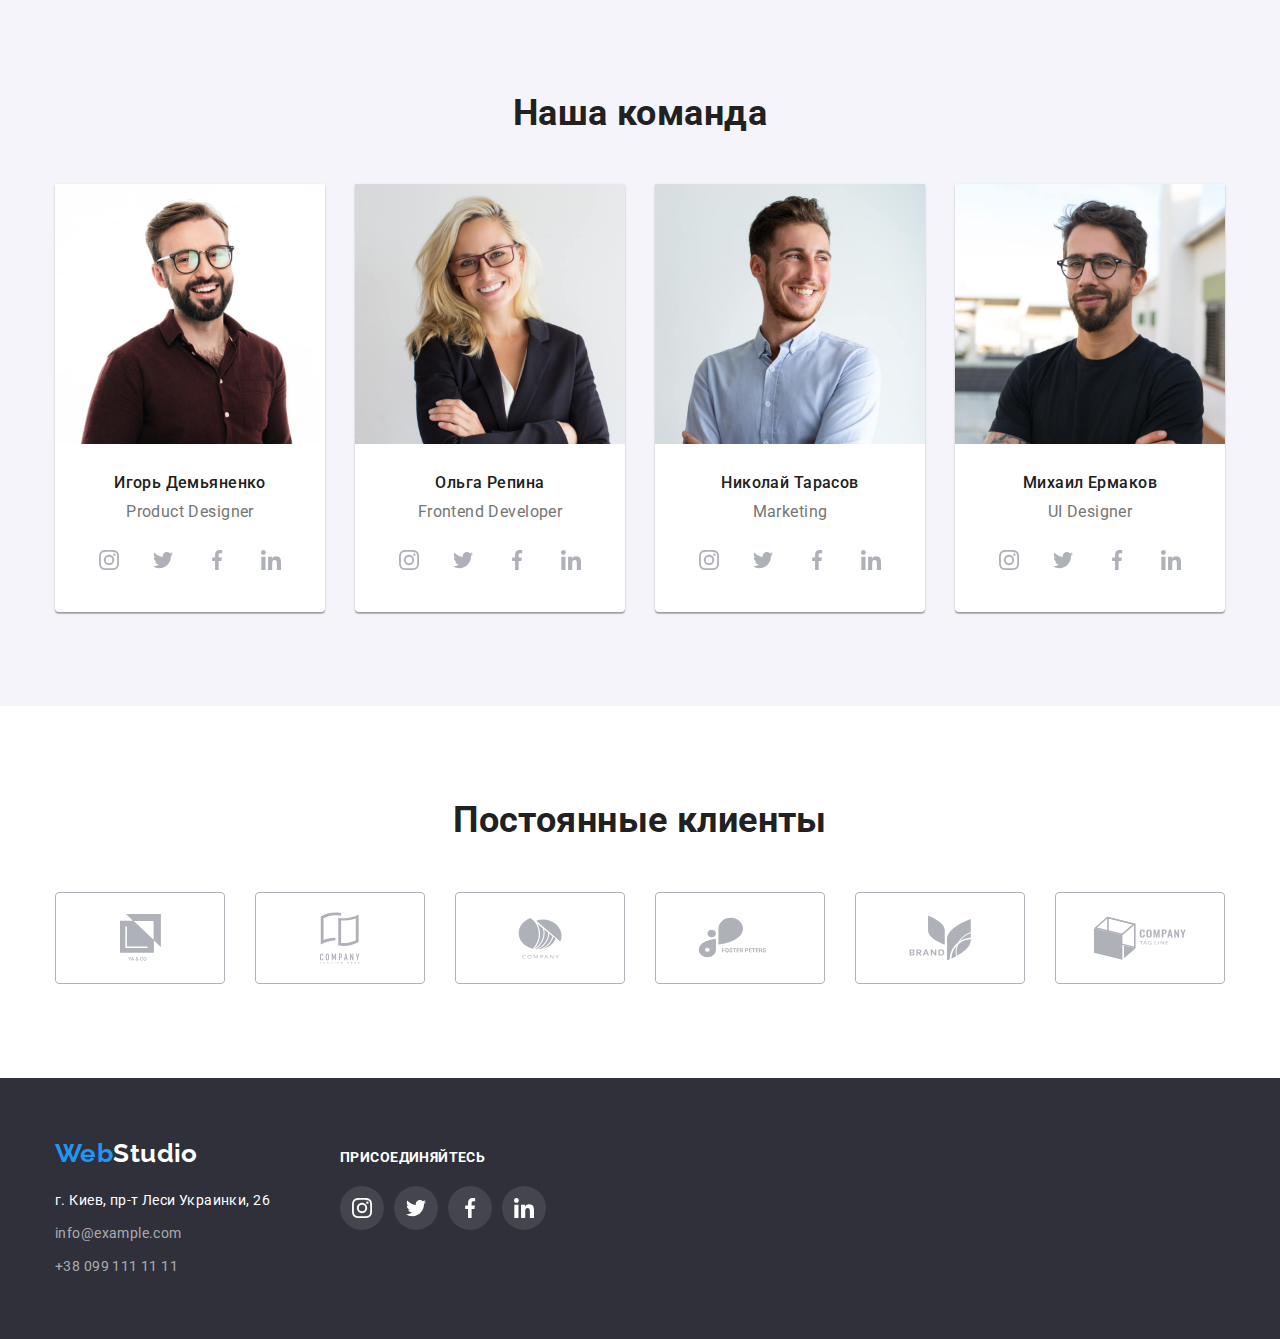
==== commit fd90a6b1: "змінюється час переходу для іконок в ховер" ====
--- a/index.html
+++ b/index.html
@@ -22,9 +22,7 @@
     <header class="page-header">
       <div class="container main-container">
         <nav class="main-nav">
-          <a class="logo" href="./index.html"
-            ><span class="logo-web">Web</span>Studio</a
-          >
+          <a class="logo" href="./index.html"><span class="logo-web">Web</span>Studio</a>
           <ul class="main-list">
             <li class="main-item current-item">
               <a class="current link" href="./index.html">Студия</a>
@@ -61,9 +59,7 @@
             Эффективные решения <br />
             для вашего бизнеса
           </h1>
-          <button data-modal-open type="button" class="order">
-            Заказать услугу
-          </button>
+          <button data-modal-open type="button" class="order">Заказать услугу</button>
           <div class="backdrop is-hidden" data-modal>
             <div class="modal">
               <p></p>
@@ -87,58 +83,38 @@
           <ul class="benefits-list">
             <li class="benefits-item">
               <svg class="icon-container">
-                <use
-                  width="70px"
-                  height="70px"
-                  href="./image/icons.svg#starlink"
-                ></use>
+                <use width="70px" height="70px" href="./image/icons.svg#starlink"></use>
               </svg>
               <h3 class="benefits-title">Внимание к деталям</h3>
               <p class="benefits-text">
-                Идейные соображения, а также начало повседневной работы по
-                формированию позиции.
+                Идейные соображения, а также начало повседневной работы по формированию позиции.
               </p>
             </li>
             <li class="benefits-item">
               <svg class="icon-container">
-                <use
-                  width="70px"
-                  height="70px"
-                  href="./image/icons.svg#clock"
-                ></use>
+                <use width="70px" height="70px" href="./image/icons.svg#clock"></use>
               </svg>
               <h3 class="benefits-title">Пунктуальность</h3>
               <p class="benefits-text">
-                Задача организации, в особенности же рамки и место обучения
-                кадров влечет за собой.
+                Задача организации, в особенности же рамки и место обучения кадров влечет за собой.
               </p>
             </li>
             <li class="benefits-item">
               <svg class="icon-container">
-                <use
-                  width="70px"
-                  height="70px"
-                  href="./image/icons.svg#diagram"
-                ></use>
+                <use width="70px" height="70px" href="./image/icons.svg#diagram"></use>
               </svg>
               <h3 class="benefits-title">Планирование</h3>
               <p class="benefits-text">
-                Равным образом консультация с широким активом в значительной
-                степени обуславливает.
+                Равным образом консультация с широким активом в значительной степени обуславливает.
               </p>
             </li>
             <li class="benefits-item">
               <svg class="icon-container">
-                <use
-                  width="70px"
-                  height="70px"
-                  href="./image/icons.svg#astronaut"
-                ></use>
+                <use width="70px" height="70px" href="./image/icons.svg#astronaut"></use>
               </svg>
               <h3 class="benefits-title">Современные технологии</h3>
               <p class="benefits-text last-item">
-                Значимость этих проблем настолько очевидна, что реализация
-                плановых заданий.
+                Значимость этих проблем настолько очевидна, что реализация плановых заданий.
               </p>
             </li>
           </ul>
@@ -173,12 +149,7 @@
             </li>
             <li class="do-item design">
               <a href=""
-                ><img
-                  class="do-photo"
-                  src="./image/img3.jpg"
-                  alt="Выбор цветовой"
-                  width="370"
-                />
+                ><img class="do-photo" src="./image/img3.jpg" alt="Выбор цветовой" width="370" />
                 <p class="do-text">Дизайнерские решения</p>
               </a>
             </li>
@@ -238,10 +209,7 @@
                   ></a>
                   <a class="icon-link" href="">
                     <svg class="photo-link">
-                      <use
-                        class="social"
-                        href="./image/icons.svg#twitter"
-                      ></use>
+                      <use class="social" href="./image/icons.svg#twitter"></use>
                     </svg>
                   </a>
                   <a class="icon-link" href="">
@@ -272,9 +240,7 @@
                   ></a>
                   <a class="icon-link" href="">
                     <svg class="photo-link">
-                      <use
-                        href="./image/icons.svg#twitter"
-                      ></use>
+                      <use href="./image/icons.svg#twitter"></use>
                     </svg>
                   </a>
                   <a class="icon-link" href="">
@@ -306,9 +272,7 @@
                   </a>
                   <a class="icon-link" href="">
                     <svg class="photo-link">
-                      <use
-                        href="./image/icons.svg#twitter">
-                      </use>
+                      <use href="./image/icons.svg#twitter"></use>
                     </svg>
                   </a>
                   <a class="icon-link" href="">
@@ -335,14 +299,14 @@
             <li>
               <a class="clients-link" href="">
                 <svg class="company-accent" width="41px" height="47px">
-                  <use href="./image/icons.svg#company1"></use>
+                  <use width="41px" height="47px" href="./image/icons.svg#company1"></use>
                 </svg>
               </a>
             </li>
             <li>
               <a class="clients-link" href="">
                 <svg class="company-accent" width="40px" height="52px">
-                  <use href="./image/icons.svg#company2"></use>
+                  <use  href="./image/icons.svg#company2"></use>
                 </svg>
               </a>
             </li>
@@ -351,8 +315,7 @@
                 <svg class="company-accent" width="44px" height="42px">
                   <use href="./image/icons.svg#company3"></use>
                 </svg>
-              </a> 
-              
+              </a>
             </li>
             <li>
               <a class="clients-link" href="">
@@ -370,7 +333,7 @@
             </li>
             <li>
               <a class="clients-link" href="">
-                <svg class="company-accent" width="94px">
+                <svg class="company-accent" width="94px" height="44px" >
                   <use href="./image/icons.svg#company6"></use>
                 </svg>
               </a>
@@ -398,14 +361,10 @@
                 >
               </li>
               <li class="footer-item">
-                <a class="footer-contact" href="mailto:info@example.com"
-                  >info@example.com</a
-                >
+                <a class="footer-contact" href="mailto:info@example.com">info@example.com</a>
               </li>
               <li class="footer-item">
-                <a class="footer-contact" href="tel:+380991111111"
-                  >+38 099 111 11 11</a
-                >
+                <a class="footer-contact" href="tel:+380991111111">+38 099 111 11 11</a>
               </li>
             </ul>
           </address>
@@ -416,44 +375,28 @@
             <li class="join-item">
               <a class="join-link" href="">
                 <svg class="join-svg">
-                  <use
-                    width="20px"
-                    height="20px"
-                    href="./image/icons.svg#instagram"
-                  ></use>
+                  <use width="20px" height="20px" href="./image/icons.svg#instagram"></use>
                 </svg>
               </a>
             </li>
             <li class="join-item">
               <a class="join-link" href="">
                 <svg class="join-svg">
-                  <use
-                    width="20px"
-                    height="20px"
-                    href="./image/icons.svg#twitter"
-                  ></use>
+                  <use width="20px" height="20px" href="./image/icons.svg#twitter"></use>
                 </svg>
               </a>
             </li>
             <li class="join-item">
               <a class="join-link" href="">
                 <svg class="join-svg">
-                  <use
-                    width="20px"
-                    height="20px"
-                    href="./image/icons.svg#facebook"
-                  ></use>
+                  <use width="20px" height="20px" href="./image/icons.svg#facebook"></use>
                 </svg>
               </a>
             </li>
             <li class="join-item">
               <a class="join-link" href="">
                 <svg class="join-svg">
-                  <use
-                    width="20px"
-                    height="20px"
-                    href="./image/icons.svg#linkedin"
-                  ></use>
+                  <use width="20px" height="20px" href="./image/icons.svg#linkedin"></use>
                 </svg>
               </a>
             </li>
--- a/css/styles.css
+++ b/css/styles.css
@@ -388,6 +388,13 @@
   margin-bottom: 16px;
 }
 /* Ссылки на соц сети */
+.photo-link {
+  width: 20px;
+  height: 20px;
+
+  fill: #afb1b8;
+  transition: fill 250ms cubic-bezier(0.4, 0, 0.2, 1);
+}
 .icon {
   display: flex;
   justify-content: space-between;
@@ -402,20 +409,9 @@
   justify-content: center;
   align-items: center;
 
-  transition: background-color 5000ms cubic-bezier(0.4, 0, 0.2, 1);
-}
-
-
-.icon-link .photo-link{
-  transition: fill 5000ms cubic-bezier(0.4, 0, 0.2, 1);
-}
-.photo-link {
-  width: 20px;
-  height: 20px;
-
-  fill: #afb1b8;
-}
-
+  transition: background-color 250ms cubic-bezier(0.4, 0, 0.2, 1),
+  fill 5000ms cubic-bezier(0.4, 0, 0.2, 1);
+}
 .icon-link:hover,
 .icon-link:focus {
   background-color: var(--accent-color);
@@ -423,6 +419,7 @@
 .icon-link:hover .photo-link {
   fill: var(--main-color);
 }
+
 /* Постоянные клиенты */
 
 .clients-title {
@@ -437,8 +434,8 @@
   display: flex;
   justify-content: space-between;
 }
-.clients-link .company-accent{
-  transition: fill 5000ms cubic-bezier(0.4, 0, 0.2, 1);
+.clients-link .company-accent {
+  transition: all 5000ms cubic-bezier(0.4, 0, 0.2, 1);
 }
 
 .clients-link:hover .company-accent,
@@ -447,10 +444,12 @@
 }
 .company-accent {
   fill: #afb1b8;
+
+  transition: fill 250ms cubic-bezier(0.4, 0, 0.2, 1);
 }
 
 .clients-link {
-  transition: border-color 5000ms cubic-bezier(0.4, 0, 0.2, 1);
+  transition: border-color 250ms cubic-bezier(0.4, 0, 0.2, 1);
 }
 
 .clients-link:hover,
@@ -546,7 +545,7 @@
 }
 
 /* PORTFOLIO.HTML */
-.btn {
+ .btn {
   border-radius: 4px;
   background-color: var(--button-color);
   color: var(--main-text-color);
@@ -652,4 +651,4 @@
 }
 .work-item:hover .product-text {
   transform: translateY(0%);
-}
+} 
